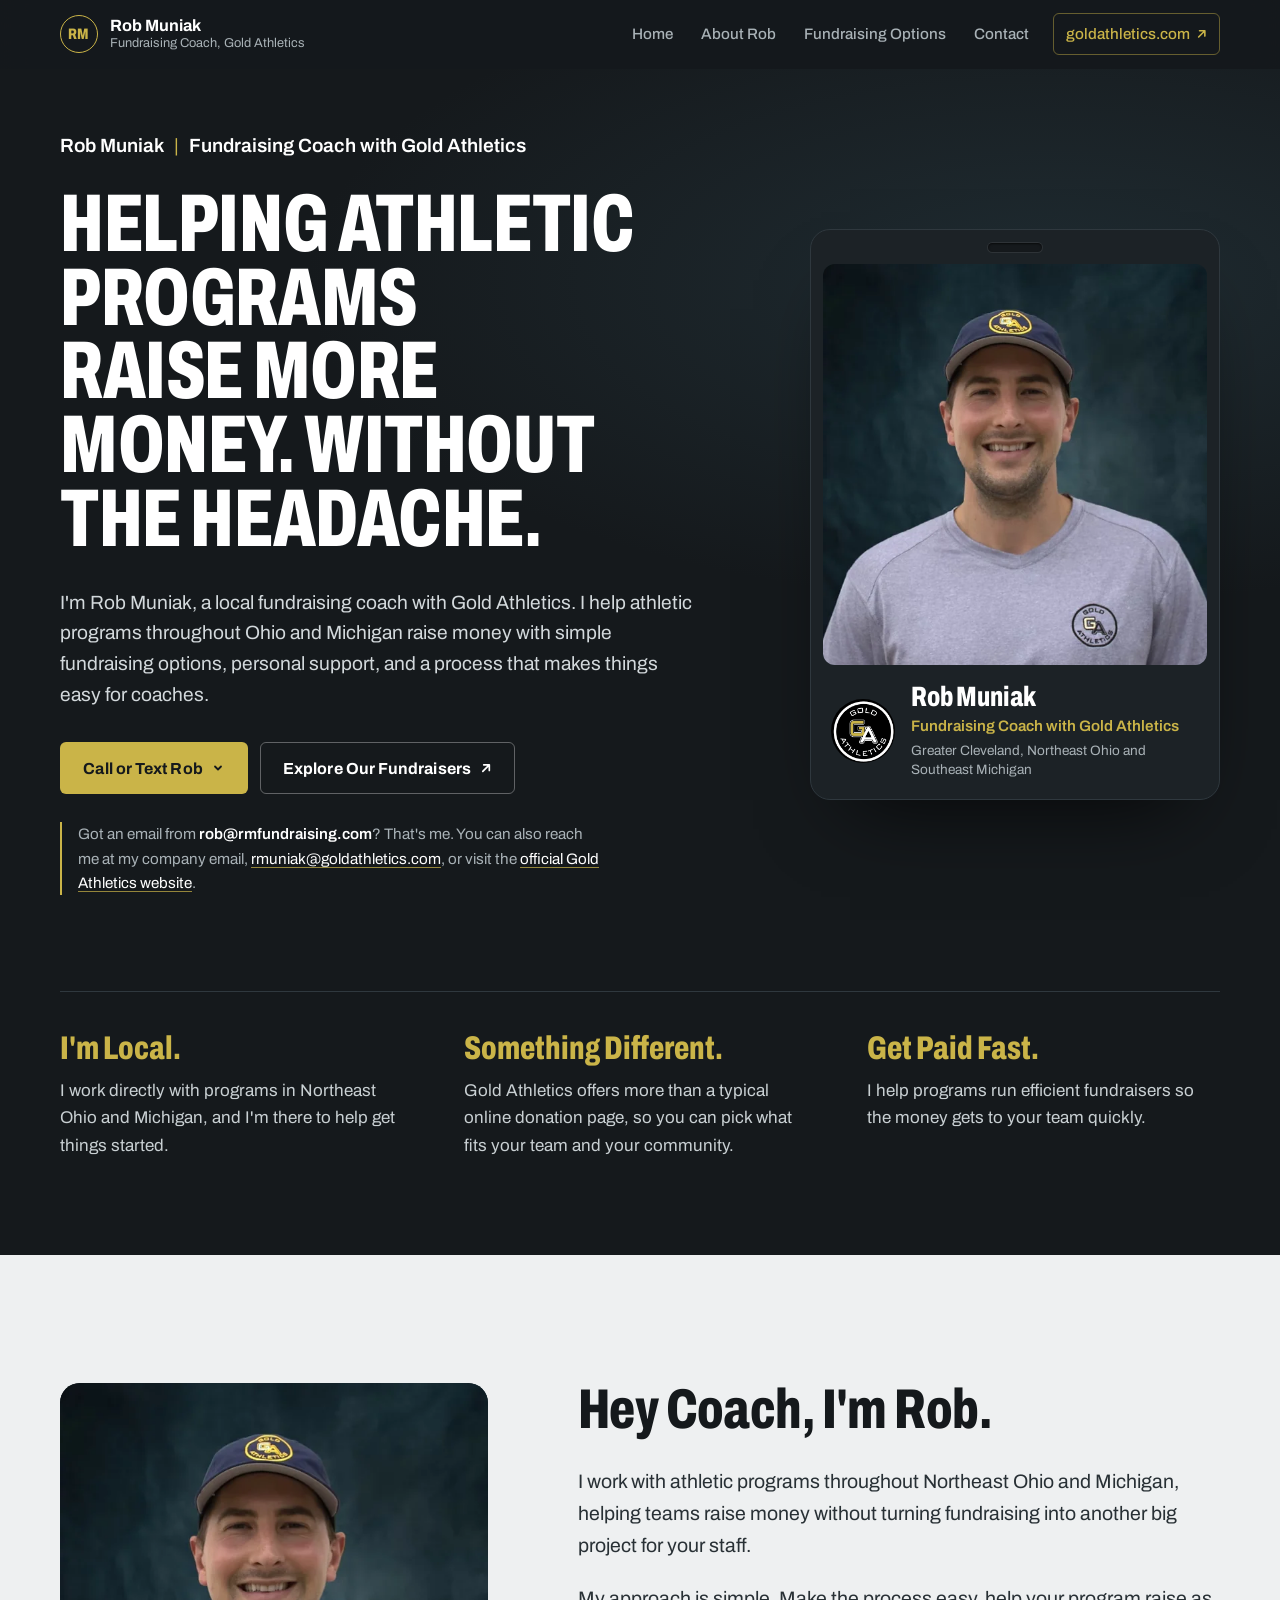
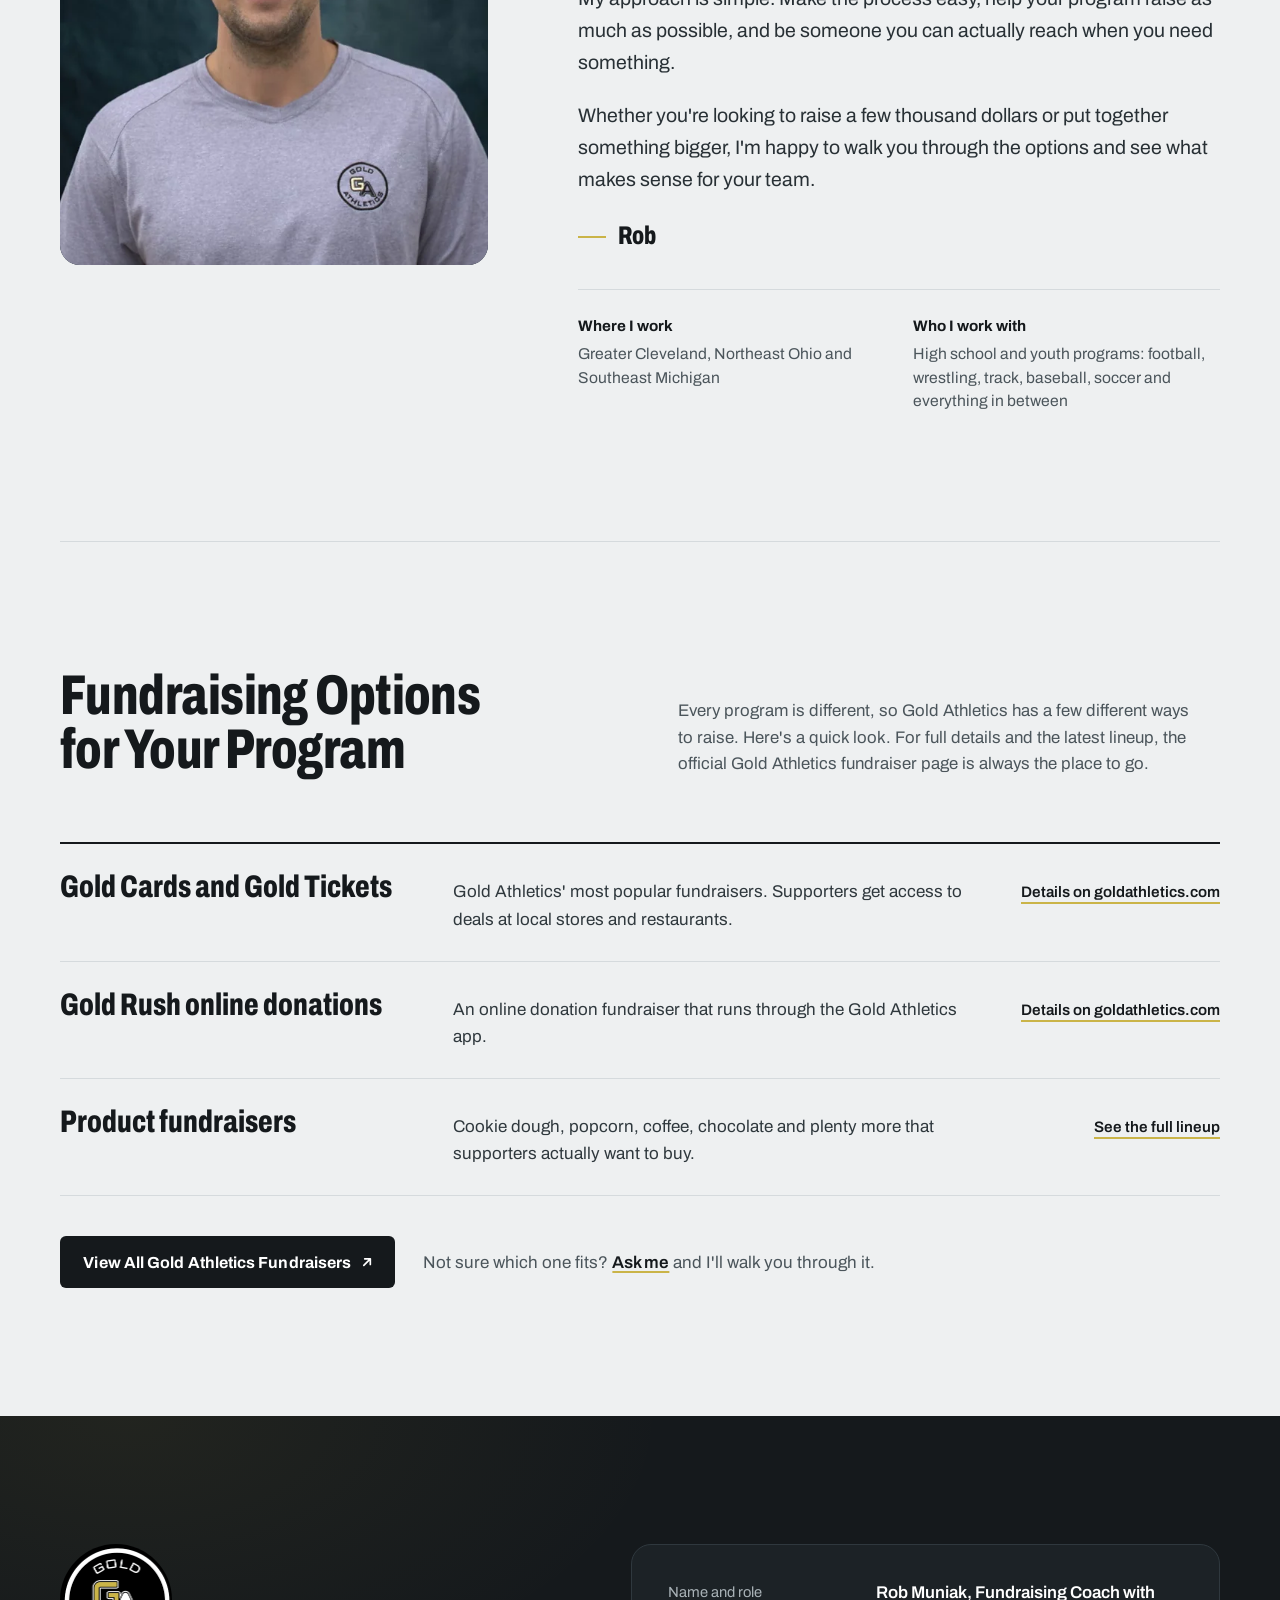
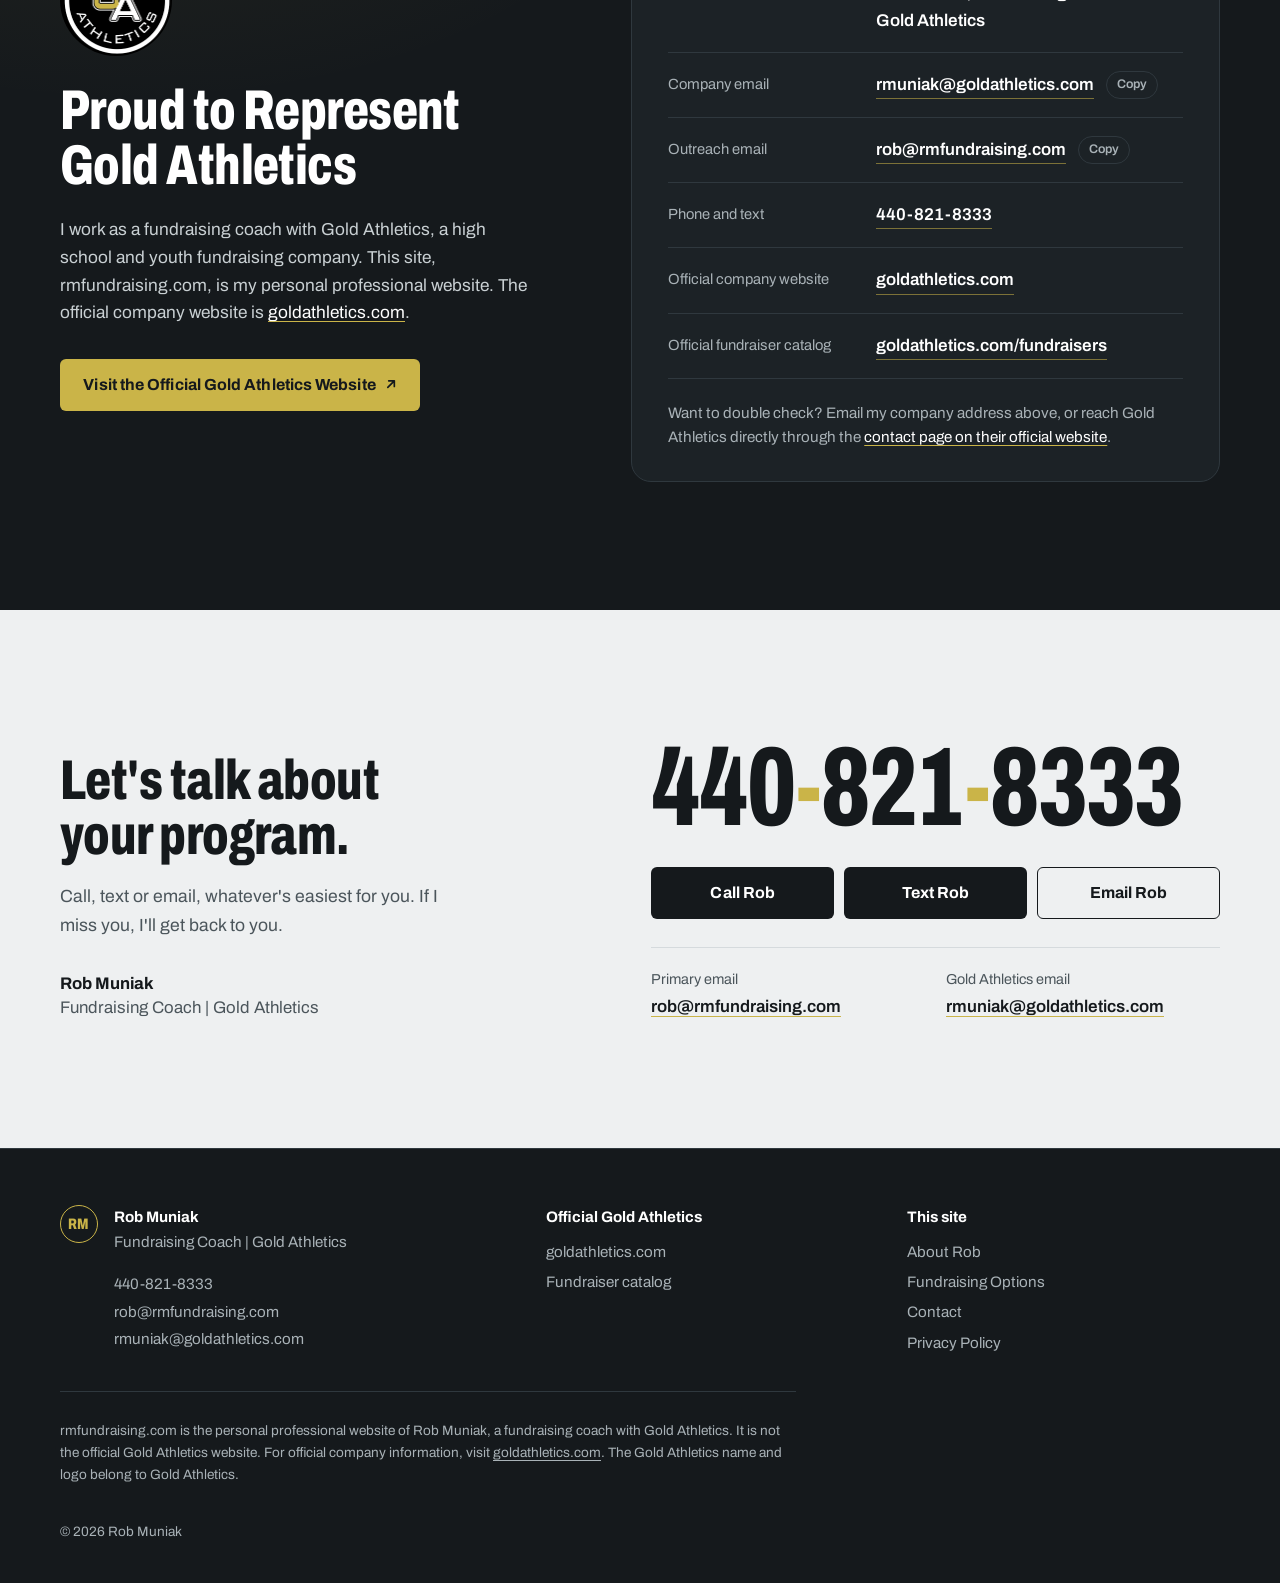
==== index.html @ b4e3e18c "commit with folder change" ====
<!doctype html>
<html lang="en">
<head>
  <meta charset="utf-8">
  <meta name="viewport" content="width=device-width, initial-scale=1, viewport-fit=cover">
  <title>Rob Muniak | Fundraising Coach with Gold Athletics</title>
  <meta name="description" content="Rob Muniak is a fundraising coach with Gold Athletics, helping high school and youth athletic programs in Greater Cleveland, Northeast Ohio and Southeast Michigan raise more money with less work for coaches.">
  <link rel="canonical" href="https://rmfundraising.com/">
  <meta name="theme-color" content="#15191c">
  <meta name="color-scheme" content="dark light">

  <meta property="og:type" content="profile">
  <meta property="og:site_name" content="Rob Muniak | Fundraising Coach">
  <meta property="og:title" content="Rob Muniak | Fundraising Coach with Gold Athletics">
  <meta property="og:description" content="Helping athletic programs in Ohio and Michigan raise more money. Without the headache.">
  <meta property="og:url" content="https://rmfundraising.com/">
  <meta property="og:image" content="https://rmfundraising.com/assets/img/og-image.jpg">
  <meta property="og:image:width" content="1200">
  <meta property="og:image:height" content="630">
  <meta property="og:image:alt" content="Rob Muniak, Fundraising Coach with Gold Athletics">
  <meta name="twitter:card" content="summary_large_image">

  <link rel="icon" href="favicon.svg" type="image/svg+xml">
  <link rel="icon" href="favicon-32.png" sizes="32x32" type="image/png">
  <link rel="apple-touch-icon" href="apple-touch-icon.png">

  <script>document.documentElement.classList.add("js")</script>
  <link rel="preload" href="assets/fonts/archivo-variable.woff2" as="font" type="font/woff2" crossorigin>
  <link rel="stylesheet" href="assets/css/styles.css">

  <script type="application/ld+json">
  {
    "@context": "https://schema.org",
    "@type": "Person",
    "@id": "https://rmfundraising.com/#rob",
    "name": "Rob Muniak",
    "jobTitle": "Fundraising Coach",
    "url": "https://rmfundraising.com/",
    "image": "https://rmfundraising.com/assets/img/rob-muniak.jpg",
    "email": "mailto:rob@rmfundraising.com",
    "telephone": "+1-440-821-8333",
    "worksFor": {
      "@type": "Organization",
      "name": "Gold Athletics",
      "url": "https://goldathletics.com/"
    },
    "areaServed": [
      { "@type": "Place", "name": "Greater Cleveland, Ohio" },
      { "@type": "State", "name": "Ohio" },
      { "@type": "State", "name": "Michigan" }
    ]
  }
  </script>
</head>
<body>
  <a class="skip-link" href="#main">Skip to content</a>

  <header class="site-header" id="top">
    <div class="wrap header-inner">
      <a class="brand" href="#top" aria-label="Rob Muniak, back to top">
        <span class="brand-mark" aria-hidden="true">RM</span>
        <span class="brand-text">
          <span class="brand-name">Rob Muniak</span>
          <span class="brand-role">Fundraising Coach, Gold Athletics</span>
        </span>
      </a>

      <nav class="site-nav" id="site-nav" aria-label="Main">
        <ul>
          <li><a href="#top">Home</a></li>
          <li><a href="#about">About Rob</a></li>
          <li><a href="#options">Fundraising Options</a></li>
          <li><a href="#contact">Contact</a></li>
          <li class="nav-official">
            <a href="https://goldathletics.com/" target="_blank" rel="noopener noreferrer">
              goldathletics.com
              <svg class="ext" viewBox="0 0 12 12" aria-hidden="true"><path d="M4 2h6v6M10 2 3 9" /></svg>
              <span class="visually-hidden">(official Gold Athletics website, opens in a new tab)</span>
            </a>
          </li>
        </ul>
      </nav>

      <div class="header-actions">
        <a class="header-call" href="tel:+14408218333" aria-label="Call Rob at 440-821-8333">
          <svg viewBox="0 0 24 24" aria-hidden="true"><path d="M6.6 10.8a15.1 15.1 0 0 0 6.6 6.6l2.2-2.2c.3-.3.7-.4 1-.2 1.1.4 2.3.6 3.6.6.6 0 1 .4 1 1V20c0 .6-.4 1-1 1A17 17 0 0 1 3 4c0-.6.4-1 1-1h3.5c.6 0 1 .4 1 1 0 1.3.2 2.5.6 3.6.1.3 0 .7-.2 1l-2.3 2.2Z"/></svg>
          <span>Call</span>
        </a>
        <button class="menu-toggle" type="button" aria-expanded="false" aria-controls="site-nav">
          <span class="menu-bars" aria-hidden="true"></span>
          <span class="visually-hidden">Menu</span>
        </button>
      </div>
    </div>
  </header>

  <main id="main">

    <!-- HERO -->
    <section class="hero" aria-labelledby="hero-title">
      <div class="wrap hero-grid">

        <div class="hero-copy">
          <h1 id="hero-title">
            <span class="identity">Rob Muniak <span class="sep" aria-hidden="true">|</span><span class="visually-hidden">,</span> Fundraising Coach with Gold Athletics</span>
            <span class="headline">Helping athletic programs raise more money. Without the headache.</span>
          </h1>

          <p class="lede">I'm Rob Muniak, a local fundraising coach with Gold Athletics. I help athletic programs throughout Ohio and Michigan raise money with simple fundraising options, personal support, and a process that makes things easy for coaches.</p>

          <div class="cta-row">
            <details class="cta-split">
              <summary class="btn btn-gold">
                Call or Text Rob
                <svg class="chev" viewBox="0 0 12 12" aria-hidden="true"><path d="m3 4.5 3 3 3-3"/></svg>
              </summary>
              <div class="cta-menu">
                <a href="tel:+14408218333">
                  <span class="cta-menu-label">Call Rob</span>
                  <span class="cta-menu-num">440-821-8333</span>
                </a>
                <a href="sms:+14408218333">
                  <span class="cta-menu-label">Text Rob</span>
                  <span class="cta-menu-num">440-821-8333</span>
                </a>
              </div>
            </details>
            <a class="btn btn-line" href="https://goldathletics.com/fundraisers/" target="_blank" rel="noopener noreferrer">
              Explore Our Fundraisers
              <svg class="ext" viewBox="0 0 12 12" aria-hidden="true"><path d="M4 2h6v6M10 2 3 9" /></svg>
              <span class="visually-hidden">(opens the official Gold Athletics fundraiser page in a new tab)</span>
            </a>
          </div>

          <p class="verify-note">
            Got an email from <strong>rob@rmfundraising.com</strong>? That's me. You can also reach me at my company email, <a href="mailto:rmuniak@goldathletics.com">rmuniak@goldathletics.com</a>, or visit the <a href="https://goldathletics.com/" target="_blank" rel="noopener noreferrer">official Gold Athletics website<span class="visually-hidden"> (opens in a new tab)</span></a>.
          </p>
        </div>

        <figure class="credential" aria-label="Rob Muniak, Fundraising Coach with Gold Athletics">
          <div class="credential-photo">
            <picture>
              <source srcset="assets/img/rob-muniak.webp" type="image/webp">
              <img src="assets/img/rob-muniak.jpg" width="574" height="646" alt="Rob Muniak wearing a Gold Athletics cap and shirt" fetchpriority="high">
            </picture>
          </div>
          <figcaption class="credential-body">
            <img class="credential-logo" src="assets/img/gold-athletics-logo.png" width="225" height="224" alt="Gold Athletics logo">
            <div class="credential-text">
              <span class="credential-name">Rob Muniak</span>
              <span class="credential-role">Fundraising Coach with Gold Athletics</span>
              <span class="credential-area">Greater Cleveland, Northeast Ohio and Southeast Michigan</span>
            </div>
          </figcaption>
        </figure>

      </div>

      <div class="wrap">
        <ul class="advantages" aria-label="Why coaches work with Rob">
          <li>
            <h2>I'm Local.</h2>
            <p>I work directly with programs in Northeast Ohio and Michigan, and I'm there to help get things started.</p>
          </li>
          <li>
            <h2>Something Different.</h2>
            <p>Gold Athletics offers more than a typical online donation page, so you can pick what fits your team and your community.</p>
          </li>
          <li>
            <h2>Get Paid Fast.</h2>
            <p>I help programs run efficient fundraisers so the money gets to your team quickly.</p>
          </li>
        </ul>
      </div>
    </section>

    <!-- ABOUT -->
    <section class="about section-light" id="about" aria-labelledby="about-title">
      <div class="wrap about-grid">
        <div class="about-photo">
          <picture>
            <source srcset="assets/img/rob-muniak.webp" type="image/webp">
            <img src="assets/img/rob-muniak.jpg" width="574" height="646" alt="Rob Muniak, fundraising coach" loading="lazy">
          </picture>
        </div>

        <div class="about-copy">
          <h2 id="about-title" class="section-title">Hey Coach, I'm Rob.</h2>
          <p>I work with athletic programs throughout Northeast Ohio and Michigan, helping teams raise money without turning fundraising into another big project for your staff.</p>
          <p>My approach is simple. Make the process easy, help your program raise as much as possible, and be someone you can actually reach when you need something.</p>
          <p>Whether you're looking to raise a few thousand dollars or put together something bigger, I'm happy to walk you through the options and see what makes sense for your team.</p>
          <p class="signoff">Rob</p>

          <dl class="facts">
            <div>
              <dt>Where I work</dt>
              <dd>Greater Cleveland, Northeast Ohio and Southeast Michigan</dd>
            </div>
            <div>
              <dt>Who I work with</dt>
              <dd>High school and youth programs: football, wrestling, track, baseball, soccer and everything in between</dd>
            </div>
          </dl>
        </div>
      </div>
    </section>

    <!-- FUNDRAISING OPTIONS -->
    <section class="options section-light" id="options" aria-labelledby="options-title">
      <div class="wrap">
        <div class="options-head">
          <h2 id="options-title" class="section-title">Fundraising Options for Your Program</h2>
          <p>Every program is different, so Gold Athletics has a few different ways to raise. Here's a quick look. For full details and the latest lineup, the official Gold Athletics fundraiser page is always the place to go.</p>
        </div>

        <ul class="option-list">
          <li class="option">
            <h3>Gold Cards and Gold Tickets</h3>
            <p>Gold Athletics' most popular fundraisers. Supporters get access to deals at local stores and restaurants.</p>
            <a href="https://goldathletics.com/cards-tickets/" target="_blank" rel="noopener noreferrer">Details on goldathletics.com<span class="visually-hidden"> about Gold Cards and Gold Tickets (opens in a new tab)</span></a>
          </li>
          <li class="option">
            <h3>Gold Rush online donations</h3>
            <p>An online donation fundraiser that runs through the Gold Athletics app.</p>
            <a href="https://goldathletics.com/goldrush/" target="_blank" rel="noopener noreferrer">Details on goldathletics.com<span class="visually-hidden"> about Gold Rush (opens in a new tab)</span></a>
          </li>
          <li class="option">
            <h3>Product fundraisers</h3>
            <p>Cookie dough, popcorn, coffee, chocolate and plenty more that supporters actually want to buy.</p>
            <a href="https://goldathletics.com/fundraisers/" target="_blank" rel="noopener noreferrer">See the full lineup<span class="visually-hidden"> of product fundraisers (opens in a new tab)</span></a>
          </li>
        </ul>

        <div class="options-cta">
          <a class="btn btn-ink" href="https://goldathletics.com/fundraisers/" target="_blank" rel="noopener noreferrer">
            View All Gold Athletics Fundraisers
            <svg class="ext" viewBox="0 0 12 12" aria-hidden="true"><path d="M4 2h6v6M10 2 3 9" /></svg>
            <span class="visually-hidden">(opens in a new tab)</span>
          </a>
          <p>Not sure which one fits? <a href="#contact">Ask me</a> and I'll walk you through it.</p>
        </div>
      </div>
    </section>

    <!-- AFFILIATION / VERIFICATION -->
    <section class="verify" id="verify" aria-labelledby="verify-title">
      <div class="wrap verify-grid">
        <div class="verify-intro">
          <img class="verify-logo" src="assets/img/gold-athletics-logo.png" width="225" height="224" alt="Gold Athletics logo" loading="lazy">
          <h2 id="verify-title" class="section-title">Proud to Represent Gold Athletics</h2>
          <p>I work as a fundraising coach with Gold Athletics, a high school and youth fundraising company. This site, rmfundraising.com, is my personal professional website. The official company website is <a href="https://goldathletics.com/" target="_blank" rel="noopener noreferrer">goldathletics.com<span class="visually-hidden"> (opens in a new tab)</span></a>.</p>
          <a class="btn btn-gold" href="https://goldathletics.com/" target="_blank" rel="noopener noreferrer">
            Visit the Official Gold Athletics Website
            <svg class="ext" viewBox="0 0 12 12" aria-hidden="true"><path d="M4 2h6v6M10 2 3 9" /></svg>
            <span class="visually-hidden">(opens in a new tab)</span>
          </a>
        </div>

        <div class="ledger-wrap">
          <dl class="ledger">
            <div class="ledger-row">
              <dt>Name and role</dt>
              <dd>Rob Muniak, Fundraising Coach with Gold Athletics</dd>
            </div>
            <div class="ledger-row">
              <dt>Company email</dt>
              <dd>
                <a href="mailto:rmuniak@goldathletics.com">rmuniak@goldathletics.com</a>
                <button class="copy" type="button" data-copy="rmuniak@goldathletics.com">Copy</button>
              </dd>
            </div>
            <div class="ledger-row">
              <dt>Outreach email</dt>
              <dd>
                <a href="mailto:rob@rmfundraising.com">rob@rmfundraising.com</a>
                <button class="copy" type="button" data-copy="rob@rmfundraising.com">Copy</button>
              </dd>
            </div>
            <div class="ledger-row">
              <dt>Phone and text</dt>
              <dd><a href="tel:+14408218333">440-821-8333</a></dd>
            </div>
            <div class="ledger-row">
              <dt>Official company website</dt>
              <dd><a href="https://goldathletics.com/" target="_blank" rel="noopener noreferrer">goldathletics.com<span class="visually-hidden"> (opens in a new tab)</span></a></dd>
            </div>
            <div class="ledger-row">
              <dt>Official fundraiser catalog</dt>
              <dd><a href="https://goldathletics.com/fundraisers/" target="_blank" rel="noopener noreferrer">goldathletics.com/fundraisers<span class="visually-hidden"> (opens in a new tab)</span></a></dd>
            </div>
          </dl>
          <p class="ledger-note">Want to double check? Email my company address above, or reach Gold Athletics directly through the <a href="https://goldathletics.com/contact-us/" target="_blank" rel="noopener noreferrer">contact page on their official website<span class="visually-hidden"> (opens in a new tab)</span></a>.</p>
          <p class="visually-hidden" aria-live="polite" id="copy-status"></p>
        </div>
      </div>
    </section>

    <!-- CONTACT -->
    <section class="contact section-light" id="contact" aria-labelledby="contact-title">
      <div class="wrap contact-grid">
        <div class="contact-copy">
          <h2 id="contact-title" class="section-title">Let's talk about your program.</h2>
          <p>Call, text or email, whatever's easiest for you. If I miss you, I'll get back to you.</p>
          <p class="contact-name">Rob Muniak<br><span>Fundraising Coach | Gold Athletics</span></p>
        </div>

        <div class="contact-panel">
          <a class="contact-phone" href="tel:+14408218333" aria-label="Call Rob at 440-821-8333">440<span>-</span>821<span>-</span>8333</a>
          <div class="contact-actions">
            <a class="btn btn-ink" href="tel:+14408218333">Call Rob</a>
            <a class="btn btn-ink" href="sms:+14408218333">Text Rob</a>
            <a class="btn btn-outline-ink" href="mailto:rob@rmfundraising.com">Email Rob</a>
          </div>
          <dl class="contact-list">
            <div>
              <dt>Primary email</dt>
              <dd><a href="mailto:rob@rmfundraising.com">rob@rmfundraising.com</a></dd>
            </div>
            <div>
              <dt>Gold Athletics email</dt>
              <dd><a href="mailto:rmuniak@goldathletics.com">rmuniak@goldathletics.com</a></dd>
            </div>
          </dl>
        </div>
      </div>
    </section>

  </main>

  <footer class="site-footer">
    <div class="wrap footer-grid">
      <div class="footer-id">
        <span class="brand-mark" aria-hidden="true">RM</span>
        <p><strong>Rob Muniak</strong><br>Fundraising Coach | Gold Athletics</p>
        <p class="footer-contact">
          <a href="tel:+14408218333">440-821-8333</a><br>
          <a href="mailto:rob@rmfundraising.com">rob@rmfundraising.com</a><br>
          <a href="mailto:rmuniak@goldathletics.com">rmuniak@goldathletics.com</a>
        </p>
      </div>

      <nav class="footer-links" aria-label="Official Gold Athletics links">
        <p class="footer-heading">Official Gold Athletics</p>
        <ul>
          <li><a href="https://goldathletics.com/" target="_blank" rel="noopener noreferrer">goldathletics.com<span class="visually-hidden"> (opens in a new tab)</span></a></li>
          <li><a href="https://goldathletics.com/fundraisers/" target="_blank" rel="noopener noreferrer">Fundraiser catalog<span class="visually-hidden"> (opens in a new tab)</span></a></li>
        </ul>
      </nav>

      <nav class="footer-links" aria-label="This site">
        <p class="footer-heading">This site</p>
        <ul>
          <li><a href="#about">About Rob</a></li>
          <li><a href="#options">Fundraising Options</a></li>
          <li><a href="#contact">Contact</a></li>
          <li><a href="privacy.html">Privacy Policy</a></li>
        </ul>
      </nav>

      <p class="disclaimer">rmfundraising.com is the personal professional website of Rob Muniak, a fundraising coach with Gold Athletics. It is not the official Gold Athletics website. For official company information, visit <a href="https://goldathletics.com/" target="_blank" rel="noopener noreferrer">goldathletics.com<span class="visually-hidden"> (opens in a new tab)</span></a>. The Gold Athletics name and logo belong to Gold Athletics.</p>
      <p class="copyright">&copy; <span data-year>2026</span> Rob Muniak</p>
    </div>
  </footer>

  <script src="assets/js/main.js" defer></script>
</body>
</html>
---- assets/css/styles.css ----
/* ==========================================================
   rmfundraising.com
   Charcoal, white and Gold Athletics gold.
   Type: Archivo (self hosted, variable weight and width)
   ========================================================== */

@font-face {
  font-family: "Archivo";
  src: url("../fonts/archivo-variable.woff2") format("woff2-variations"),
       url("../fonts/archivo-variable.woff2") format("woff2");
  font-weight: 100 900;
  font-stretch: 62% 125%;
  font-style: normal;
  font-display: swap;
}

:root {
  --ink: #15191c;          /* charcoal, pulled from the headshot backdrop */
  --ink-2: #1c2226;        /* raised charcoal */
  --ink-3: #252c31;
  --line-dark: #2f383e;
  --steel: #a9b2b7;        /* secondary text on dark */
  --paper: #eef0f1;        /* cool light grey, not cream */
  --white: #ffffff;
  --line-light: #d5dadd;
  --slate: #4b555b;        /* secondary text on light */
  --gold: #cab448;         /* exact Gold Athletics logo gold */
  --gold-bright: #dcc85e;
  --gold-deep: #6e6216;    /* gold for text on light backgrounds */

  --font: "Archivo", "Helvetica Neue", Arial, system-ui, sans-serif;

  --wrap: 1160px;
  --gutter: clamp(20px, 5vw, 48px);
  --section-y: clamp(72px, 10vw, 128px);
  --radius-sm: 6px;
  --radius-lg: 20px;
  --header-h: 68px;
}

*, *::before, *::after { box-sizing: border-box; }

html {
  -webkit-text-size-adjust: 100%;
  text-size-adjust: 100%;
  scroll-behavior: smooth;
  scroll-padding-top: calc(var(--header-h) + 16px);
}

body {
  margin: 0;
  font-family: var(--font);
  font-size: 1.0625rem;      /* 17px */
  line-height: 1.6;
  font-weight: 400;
  font-stretch: 100%;
  color: var(--white);
  background: var(--ink);
  -webkit-font-smoothing: antialiased;
  -moz-osx-font-smoothing: grayscale;
}

img { max-width: 100%; height: auto; display: block; }
a { color: inherit; }
h1, h2, h3, p, ul, dl, dd, figure { margin: 0; }
ul { padding: 0; list-style: none; }

.wrap {
  width: 100%;
  max-width: calc(var(--wrap) + var(--gutter) * 2);
  margin-inline: auto;
  padding-inline: var(--gutter);
}

.visually-hidden {
  position: absolute !important;
  width: 1px; height: 1px;
  padding: 0; margin: -1px;
  overflow: hidden; clip: rect(0 0 0 0);
  white-space: nowrap; border: 0;
}

.skip-link {
  position: absolute; left: 12px; top: -60px; z-index: 100;
  background: var(--gold); color: var(--ink);
  padding: 10px 16px; border-radius: var(--radius-sm);
  font-weight: 700; text-decoration: none;
}
.skip-link:focus { top: 12px; }

:focus-visible {
  outline: 3px solid var(--gold);
  outline-offset: 3px;
  border-radius: 4px;
}
.section-light :focus-visible { outline-color: var(--ink); }

/* ---------- Shared type ---------- */

.section-title {
  font-stretch: 72%;
  font-weight: 800;
  font-size: clamp(2.1rem, 1.3rem + 3.2vw, 3.5rem);
  line-height: 0.98;
  letter-spacing: -0.01em;
  text-wrap: balance;
}

.ext {
  width: 0.7em; height: 0.7em;
  fill: none; stroke: currentColor; stroke-width: 1.8;
  stroke-linecap: round; stroke-linejoin: round;
  flex: none;
}

/* ---------- Buttons ---------- */

.btn {
  display: inline-flex; align-items: center; justify-content: center; gap: 0.6em;
  min-height: 52px;
  padding: 0 1.4em;
  border-radius: var(--radius-sm);
  font: inherit;
  font-weight: 700;
  font-size: 1rem;
  letter-spacing: 0.005em;
  text-decoration: none;
  cursor: pointer;
  border: 1.5px solid transparent;
  transition: background-color .18s ease, color .18s ease, border-color .18s ease;
  white-space: nowrap;
}
.btn-gold { background: var(--gold); color: var(--ink); }
.btn-gold:hover { background: var(--gold-bright); }
.btn-line { border-color: rgba(255,255,255,.32); color: var(--white); }
.btn-line:hover { border-color: var(--white); background: rgba(255,255,255,.06); }
.btn-ink { background: var(--ink); color: var(--white); }
.btn-ink:hover { background: var(--ink-3); }
.btn-outline-ink { border-color: var(--ink); color: var(--ink); }
.btn-outline-ink:hover { background: var(--ink); color: var(--white); }

/* ---------- Header ---------- */

.site-header {
  position: sticky; top: 0; z-index: 50;
  background: rgba(21, 25, 28, 0.86);
  -webkit-backdrop-filter: saturate(140%) blur(14px);
  backdrop-filter: saturate(140%) blur(14px);
  border-bottom: 1px solid transparent;
  transition: border-color .2s ease;
  padding-top: env(safe-area-inset-top, 0px);
}
.site-header.is-scrolled { border-bottom-color: var(--line-dark); }

.header-inner {
  height: var(--header-h);
  display: flex; align-items: center; justify-content: space-between; gap: 24px;
}

.brand { display: flex; align-items: center; gap: 12px; text-decoration: none; }
.brand-mark {
  display: inline-grid; place-items: center;
  width: 38px; height: 38px;
  border: 1.5px solid var(--gold);
  border-radius: 50%;
  color: var(--gold);
  font-stretch: 75%;
  font-weight: 800;
  font-size: 0.95rem;
  letter-spacing: 0.02em;
  flex: none;
}
.brand-text { display: flex; flex-direction: column; line-height: 1.15; }
.brand-name { font-weight: 700; font-size: 1.02rem; }
.brand-role { font-size: 0.8rem; color: var(--steel); }

.site-nav ul { display: flex; align-items: center; gap: 4px; }
.site-nav a {
  display: inline-flex; align-items: center; gap: 6px;
  padding: 8px 12px;
  font-size: 0.95rem;
  font-weight: 500;
  color: var(--steel);
  text-decoration: none;
  border-radius: var(--radius-sm);
  transition: color .15s ease;
}
.site-nav a:hover { color: var(--white); }
.site-nav .nav-official a {
  margin-left: 8px;
  color: var(--gold);
  border: 1px solid rgba(202,180,72,.45);
}
.site-nav .nav-official a:hover { border-color: var(--gold); color: var(--gold-bright); }

.header-actions { display: none; align-items: center; gap: 8px; }
.header-call {
  display: inline-flex; align-items: center; gap: 6px;
  height: 40px; padding: 0 14px;
  border-radius: var(--radius-sm);
  background: var(--gold); color: var(--ink);
  font-weight: 700; font-size: 0.95rem; text-decoration: none;
}
.header-call svg { width: 16px; height: 16px; fill: currentColor; }
.menu-toggle {
  width: 44px; height: 44px;
  display: grid; place-items: center;
  background: none; border: 1px solid var(--line-dark); border-radius: var(--radius-sm);
  color: var(--white); cursor: pointer;
}
.menu-bars, .menu-bars::before, .menu-bars::after {
  display: block; width: 18px; height: 2px; background: currentColor; border-radius: 2px;
  transition: transform .2s ease, opacity .2s ease;
}
.menu-bars { position: relative; }
.menu-bars::before, .menu-bars::after { content: ""; position: absolute; left: 0; }
.menu-bars::before { top: -6px; }
.menu-bars::after { top: 6px; }
.menu-toggle[aria-expanded="true"] .menu-bars { background: transparent; }
.menu-toggle[aria-expanded="true"] .menu-bars::before { transform: translateY(6px) rotate(45deg); }
.menu-toggle[aria-expanded="true"] .menu-bars::after { transform: translateY(-6px) rotate(-45deg); }

/* ---------- Hero ---------- */

.hero {
  position: relative;
  padding-top: clamp(36px, 5vw, 64px);
  padding-bottom: clamp(56px, 8vw, 96px);
  background:
    radial-gradient(1200px 520px at 82% 18%, rgba(46, 70, 80, 0.42), transparent 62%),
    var(--ink);
  overflow: hidden;
}

.hero-grid {
  display: grid;
  grid-template-columns: minmax(0, 1.18fr) minmax(0, 0.82fr);
  gap: clamp(40px, 6vw, 88px);
  align-items: center;
}

.identity {
  display: block;
  font-size: clamp(1rem, 0.92rem + 0.4vw, 1.2rem);
  font-weight: 600;
  font-stretch: 100%;
  letter-spacing: 0;
  line-height: 1.35;
  color: var(--white);
  margin-bottom: clamp(18px, 2.4vw, 28px);
}
.identity .sep { color: var(--gold); margin: 0 0.35em; font-weight: 400; }

.headline {
  display: block;
  font-stretch: 66%;
  font-weight: 800;
  text-transform: uppercase;
  font-size: clamp(2.9rem, 1.6rem + 4.4vw, 5.15rem);
  line-height: 0.9;
  letter-spacing: -0.005em;
  text-wrap: balance;
  color: var(--white);
}

.lede {
  margin-top: clamp(22px, 3vw, 32px);
  max-width: 58ch;
  font-size: clamp(1.05rem, 1rem + 0.25vw, 1.2rem);
  line-height: 1.6;
  color: #d3d9dc;
}

.cta-row {
  margin-top: 32px;
  display: flex; flex-wrap: wrap; gap: 12px;
}

/* Call or Text split button (native <details>, works without JS) */
.cta-split { position: relative; }
.cta-split > summary { list-style: none; }
.cta-split > summary::-webkit-details-marker { display: none; }
.chev { width: 12px; height: 12px; fill: none; stroke: currentColor; stroke-width: 1.8; stroke-linecap: round; stroke-linejoin: round; transition: transform .2s ease; }
.cta-split[open] .chev { transform: rotate(180deg); }
.cta-menu {
  position: absolute; z-index: 20; top: calc(100% + 8px); left: 0;
  min-width: 100%; width: max-content;
  background: var(--white); color: var(--ink);
  border-radius: 10px;
  padding: 6px;
  box-shadow: 0 18px 40px -12px rgba(0,0,0,.55);
  transform-origin: top left;
  animation: menu-in .16s ease-out;
}
.cta-menu a {
  display: flex; justify-content: space-between; align-items: baseline; gap: 28px;
  padding: 12px 14px; border-radius: 6px;
  text-decoration: none;
}
.cta-menu a:hover, .cta-menu a:focus-visible { background: var(--paper); }
.cta-menu-label { font-weight: 700; }
.cta-menu-num { color: var(--slate); font-variant-numeric: tabular-nums; }
@keyframes menu-in { from { opacity: 0; transform: translateY(-4px) scale(.98); } to { opacity: 1; transform: none; } }

.verify-note {
  margin-top: 28px;
  max-width: 60ch;
  padding-left: 16px;
  border-left: 2px solid var(--gold);
  font-size: 0.95rem;
  line-height: 1.6;
  color: var(--steel);
}
.verify-note strong { color: var(--white); font-weight: 600; }
.verify-note a { color: var(--white); text-decoration-color: rgba(202,180,72,.7); text-underline-offset: 3px; }
.verify-note a:hover { text-decoration-color: var(--gold); }

/* The credential: Rob's photo presented like a sideline pass */
.credential {
  position: relative;
  justify-self: end;
  width: 100%;
  max-width: 410px;
  background: var(--ink-2);
  border: 1px solid var(--line-dark);
  border-radius: var(--radius-lg);
  padding: 34px 12px 12px;
  box-shadow: 0 40px 80px -40px rgba(0,0,0,.8);
  transform-origin: 50% -40px;
}
/* lanyard slot */
.credential::before {
  content: "";
  position: absolute; top: 13px; left: 50%; z-index: 2;
  width: 54px; height: 9px; margin-left: -27px;
  border-radius: 9px;
  background: var(--ink);
  box-shadow: inset 0 1px 2px rgba(0,0,0,.6), 0 0 0 1px rgba(255,255,255,.08);
}
.credential-photo {
  border-radius: 12px;
  overflow: hidden;
  aspect-ratio: 574 / 600;
  background: #13222a;
}
.credential-photo img { width: 100%; height: 100%; object-fit: cover; object-position: 50% 0; }

.credential-body {
  display: flex; align-items: center; gap: 16px;
  padding: 18px 8px 8px;
}
.credential-logo {
  width: 64px; height: 64px;
  border-radius: 50%;
  flex: none;
}
.credential-text { display: flex; flex-direction: column; min-width: 0; }
.credential-name {
  font-stretch: 72%;
  font-weight: 800;
  font-size: 1.75rem;
  line-height: 1;
  letter-spacing: -0.005em;
}
.credential-role { margin-top: 6px; font-weight: 600; font-size: 0.95rem; color: var(--gold); line-height: 1.3; }
.credential-area { margin-top: 4px; font-size: 0.85rem; color: var(--steel); line-height: 1.4; }

/* Advantages */
.advantages {
  margin-top: clamp(56px, 8vw, 96px);
  display: grid;
  grid-template-columns: repeat(3, minmax(0, 1fr));
  gap: clamp(24px, 4vw, 56px);
  border-top: 1px solid var(--line-dark);
  padding-top: clamp(28px, 4vw, 40px);
}
.advantages h2 {
  font-stretch: 72%;
  font-weight: 800;
  font-size: clamp(1.6rem, 1.3rem + 1vw, 2.05rem);
  line-height: 1;
  color: var(--gold);
}
.advantages p { margin-top: 12px; color: #c9d0d3; max-width: 36ch; }

/* ---------- Light sections ---------- */

.section-light {
  background: var(--paper);
  color: var(--ink);
}

/* About */
.about { padding-block: var(--section-y); }
.about-grid {
  display: grid;
  grid-template-columns: minmax(0, 0.8fr) minmax(0, 1.2fr);
  gap: clamp(36px, 7vw, 104px);
  align-items: start;
}
.about-photo {
  position: relative;
  border-radius: var(--radius-lg);
  overflow: hidden;
  aspect-ratio: 574 / 646;
  background: #13222a;
}
.about-photo img { width: 100%; height: 100%; object-fit: cover; }

.about-copy .section-title { margin-bottom: 28px; }
.about-copy > p:not(.signoff) {
  max-width: 60ch;
  font-size: clamp(1.05rem, 1rem + 0.3vw, 1.22rem);
  line-height: 1.65;
  color: #283035;
}
.about-copy > p + p { margin-top: 1.05em; }
.signoff {
  margin-top: 22px;
  font-stretch: 72%;
  font-weight: 800;
  font-size: 1.6rem;
  line-height: 1;
}
.signoff::before {
  content: ""; display: inline-block; vertical-align: middle;
  width: 28px; height: 2px; margin-right: 12px;
  background: var(--gold);
}

.facts {
  margin-top: 40px;
  display: grid; grid-template-columns: 1fr 1fr; gap: 28px;
  border-top: 1px solid var(--line-light);
  padding-top: 24px;
}
.facts dt { font-weight: 700; font-size: 0.95rem; }
.facts dd { margin-top: 4px; color: var(--slate); font-size: 0.98rem; line-height: 1.5; }

/* Options */
.options { padding-bottom: var(--section-y); }
.options .wrap { position: relative; padding-top: var(--section-y); }
.options .wrap::before {
  content: ""; position: absolute; top: 0;
  left: var(--gutter); right: var(--gutter);
  height: 1px; background: var(--line-light);
}

.options-head {
  display: grid;
  grid-template-columns: minmax(0, 1fr) minmax(0, 1fr);
  gap: clamp(24px, 6vw, 88px);
  align-items: end;
}
.options-head p { color: var(--slate); max-width: 52ch; font-size: 1.05rem; }

.option-list {
  margin-top: clamp(40px, 6vw, 64px);
  border-top: 2px solid var(--ink);
}
.option {
  display: grid;
  grid-template-columns: minmax(0, 0.9fr) minmax(0, 1.3fr) 13.5rem;
  gap: 16px 40px;
  align-items: baseline;
  padding-block: 28px;
  border-bottom: 1px solid var(--line-light);
}
.option h3 {
  font-stretch: 72%;
  font-weight: 800;
  font-size: clamp(1.5rem, 1.25rem + 0.9vw, 1.95rem);
  line-height: 1.02;
}
.option p { color: #2f383d; max-width: 52ch; }
.option a {
  justify-self: end;
  font-weight: 600; font-size: 0.95rem;
  text-decoration: underline;
  text-decoration-color: var(--gold);
  text-decoration-thickness: 2px;
  text-underline-offset: 5px;
  white-space: nowrap;
}
.option a:hover { color: var(--gold-deep); }

.options-cta {
  margin-top: 40px;
  display: flex; flex-wrap: wrap; align-items: center; gap: 16px 28px;
}
.options-cta p { color: var(--slate); }
.options-cta p a { color: var(--ink); font-weight: 600; text-underline-offset: 3px; text-decoration-color: var(--gold); text-decoration-thickness: 2px; }

/* ---------- Verification ---------- */

.verify {
  padding-block: var(--section-y);
  background:
    radial-gradient(900px 480px at 10% 0%, rgba(202, 180, 72, 0.07), transparent 60%),
    var(--ink);
}
.verify-grid {
  display: grid;
  grid-template-columns: minmax(0, 0.9fr) minmax(0, 1.1fr);
  gap: clamp(40px, 7vw, 104px);
  align-items: start;
}
.verify-logo {
  width: 112px; height: 112px;
  border-radius: 50%;
  margin-bottom: 28px;
}
.verify-intro p {
  margin-top: 22px;
  max-width: 50ch;
  color: #c9d0d3;
  font-size: 1.08rem;
}
.verify-intro p a { color: var(--white); text-decoration-color: var(--gold); text-underline-offset: 3px; }
.verify-intro .btn { margin-top: 32px; white-space: normal; text-align: left; }

.ledger-wrap {
  background: var(--ink-2);
  border: 1px solid var(--line-dark);
  border-radius: var(--radius-lg);
  padding: clamp(8px, 2vw, 16px) clamp(20px, 3vw, 36px) clamp(24px, 3vw, 32px);
}
.ledger-row {
  display: grid;
  grid-template-columns: minmax(130px, 0.75fr) minmax(0, 1.25fr);
  gap: 6px 24px;
  padding-block: 18px;
  border-bottom: 1px solid var(--line-dark);
}
.ledger dt { color: var(--steel); font-size: 0.92rem; padding-top: 2px; }
.ledger dd {
  display: flex; flex-wrap: wrap; align-items: center; gap: 8px 12px;
  font-weight: 600;
  overflow-wrap: anywhere;
}
.ledger dd a { text-decoration: none; border-bottom: 1px solid rgba(202,180,72,.55); }
.ledger dd a:hover { border-bottom-color: var(--gold); color: var(--gold-bright); }
.copy {
  font: inherit; font-size: 0.78rem; font-weight: 600;
  color: var(--steel);
  background: transparent;
  border: 1px solid var(--line-dark);
  border-radius: 999px;
  padding: 3px 10px;
  cursor: pointer;
  transition: color .15s ease, border-color .15s ease;
}
.copy:hover { color: var(--white); border-color: var(--steel); }
.copy.is-copied { color: var(--ink); background: var(--gold); border-color: var(--gold); }
.ledger-note {
  margin-top: 22px;
  font-size: 0.95rem;
  color: var(--steel);
}
.ledger-note a { color: var(--white); text-decoration-color: var(--gold); text-underline-offset: 3px; }

/* ---------- Contact ---------- */

.contact { padding-block: var(--section-y); }
.contact-grid {
  display: grid;
  grid-template-columns: minmax(0, 0.95fr) minmax(0, 1.05fr);
  gap: clamp(36px, 6vw, 88px);
  align-items: end;
}
.contact-copy p { margin-top: 20px; color: var(--slate); font-size: 1.1rem; max-width: 40ch; }
.contact-copy .contact-name {
  margin-top: 32px;
  color: var(--ink);
  font-weight: 700;
  font-size: 1.05rem;
  line-height: 1.45;
}
.contact-name span { font-weight: 400; color: var(--slate); }

.contact-phone {
  display: block;
  font-stretch: 64%;
  font-weight: 800;
  font-size: clamp(3.4rem, 1.6rem + 7.4vw, 7rem);
  line-height: 0.9;
  letter-spacing: -0.01em;
  text-decoration: none;
  color: var(--ink);
  font-variant-numeric: tabular-nums;
  white-space: nowrap;
}
.contact-phone span { color: var(--gold); }
.contact-phone:hover { color: #2a3237; }

.contact-actions {
  margin-top: 28px;
  display: grid; grid-template-columns: repeat(3, minmax(0, 1fr)); gap: 10px;
}
.contact-actions .btn { padding: 0 1em; }

.contact-list {
  margin-top: 28px;
  display: grid; grid-template-columns: 1fr 1fr; gap: 20px;
  border-top: 1px solid var(--line-light);
  padding-top: 20px;
}
.contact-list dt { font-size: 0.9rem; color: var(--slate); }
.contact-list dd { margin-top: 2px; font-weight: 600; overflow-wrap: anywhere; }
.contact-list a { text-decoration: none; border-bottom: 1.5px solid var(--gold); }
.contact-list a:hover { color: var(--gold-deep); }

/* ---------- Footer ---------- */

.site-footer {
  background: var(--ink);
  border-top: 1px solid var(--line-dark);
  padding-block: 56px calc(40px + env(safe-area-inset-bottom, 0px));
  color: var(--steel);
  font-size: 0.95rem;
}
.footer-grid {
  display: grid;
  grid-template-columns: 1.4fr 1fr 1fr;
  gap: 36px 48px;
}
.footer-id { display: grid; grid-template-columns: auto 1fr; gap: 4px 16px; align-items: start; }
.footer-id .brand-mark { grid-row: span 2; }
.footer-id strong { color: var(--white); }
.footer-contact { margin-top: 12px; line-height: 1.8; }
.site-footer a { text-decoration: none; }
.site-footer a:hover { color: var(--white); text-decoration: underline; text-underline-offset: 3px; }
.footer-heading { color: var(--white); font-weight: 700; margin-bottom: 10px; }
.footer-links li + li { margin-top: 6px; }
.disclaimer {
  grid-column: 1 / -1;
  padding-top: 28px;
  border-top: 1px solid var(--line-dark);
  font-size: 0.85rem;
  line-height: 1.6;
  max-width: 92ch;
}
.disclaimer a { text-decoration: underline; text-underline-offset: 3px; }
.copyright { grid-column: 1 / -1; font-size: 0.85rem; }

/* ---------- Page load: the credential settles in like a pass on a lanyard ---------- */

@media (prefers-reduced-motion: no-preference) {
  .js .credential { animation: credential-in 1.1s cubic-bezier(.2,.75,.25,1) .15s both; }
  .js .hero-copy { animation: copy-in .7s ease-out both; }
  @keyframes credential-in {
    0%   { opacity: 0; transform: translateY(-26px) rotate(-3.5deg); }
    55%  { opacity: 1; transform: translateY(4px) rotate(1.2deg); }
    80%  { transform: translateY(-1px) rotate(-0.4deg); }
    100% { opacity: 1; transform: none; }
  }
  @keyframes copy-in { from { opacity: 0; } to { opacity: 1; } }
}
@media (prefers-reduced-motion: reduce) {
  html { scroll-behavior: auto; }
  .cta-menu { animation: none; }
}

/* ---------- Responsive ---------- */

@media (max-width: 1020px) {
  .site-nav .nav-official a { margin-left: 0; }
  .site-nav a { padding: 8px 9px; }
  .brand-role { display: none; }
}

@media (max-width: 900px) {
  :root { --header-h: 62px; }

  .header-actions { display: flex; }
  .site-nav {
    position: absolute; left: 0; right: 0; top: 100%;
    background: var(--ink);
    border-bottom: 1px solid var(--line-dark);
    display: none;
  }
  .site-nav.is-open { display: block; }
  .site-nav ul {
    flex-direction: column; align-items: stretch; gap: 0;
    padding: 8px var(--gutter) 20px;
  }
  .site-nav a {
    display: flex;
    padding: 14px 4px;
    font-size: 1.1rem;
    color: var(--white);
    border-radius: 0;
    border-bottom: 1px solid var(--line-dark);
  }
  .site-nav .nav-official a {
    margin-top: 16px; justify-content: center;
    border: 1px solid rgba(202,180,72,.55); border-radius: var(--radius-sm);
  }
  .brand-role { display: block; }

  .hero-grid { grid-template-columns: 1fr; gap: 36px; }
  .credential {
    order: -1; justify-self: start;
    display: grid;
    grid-template-columns: 170px minmax(0, 1fr);
    align-items: center;
    gap: 22px;
    max-width: 560px;
    padding: 12px 20px 12px 12px;
    transform-origin: 50% -20px;
  }
  .credential::before { display: none; }
  .credential-photo { aspect-ratio: 1 / 1.08; border-radius: 10px; }
  .credential-body { display: block; padding: 0; }
  .credential-logo { width: 48px; height: 48px; margin-bottom: 10px; }

  .advantages { grid-template-columns: 1fr; gap: 0; padding-top: 0; border-top: 0; }
  .advantages li { padding-block: 24px; border-top: 1px solid var(--line-dark); }
  .advantages p { max-width: 52ch; }

  .about-grid { grid-template-columns: 1fr; }
  .about-photo { max-width: 360px; }

  .options-head { grid-template-columns: 1fr; align-items: start; gap: 18px; }
  .option { grid-template-columns: 1fr; gap: 10px; }
  .option a { justify-self: start; }

  .verify-grid { grid-template-columns: 1fr; }
  .contact-grid { grid-template-columns: 1fr; align-items: start; }

  .footer-grid { grid-template-columns: 1fr 1fr; }
  .footer-id { grid-column: 1 / -1; }
}

@media (max-width: 560px) {
  body { font-size: 1rem; }

  /* Compact credential on phones: photo beside the name so the headline stays in view */
  .credential {
    grid-template-columns: 112px minmax(0, 1fr);
    gap: 16px;
    padding: 10px 16px 10px 10px;
    border-radius: 16px;
    max-width: none;
  }
  .credential-logo { width: 40px; height: 40px; margin-bottom: 8px; }
  .credential-name { font-size: 1.55rem; }
  .credential-role { font-size: 0.88rem; margin-top: 4px; }
  .credential-area { font-size: 0.8rem; }

  .hero { padding-top: 20px; }
  .brand-role { display: none; }
  .site-nav + .header-actions, .header-actions { gap: 8px; }
  /* the credential card above already shows the name and role on phones */
  .identity {
    position: absolute; width: 1px; height: 1px; overflow: hidden;
    clip: rect(0 0 0 0); white-space: nowrap; margin: 0;
  }
  .lede { font-size: 1.05rem; }
  .hero-grid { gap: 28px; }
  .headline { font-size: clamp(2.55rem, 11.6vw, 3.4rem); }

  .cta-row { flex-direction: column; }
  .cta-row .btn, .cta-split, .cta-split > summary { width: 100%; }
  .cta-menu { width: 100%; }

  .facts { grid-template-columns: 1fr; gap: 18px; }

  .ledger-row { grid-template-columns: 1fr; padding-block: 14px; gap: 2px; }

  .contact-phone { font-size: min(17vw, 4.6rem); }
  .contact-actions { grid-template-columns: 1fr 1fr; }
  .contact-actions .btn-outline-ink { grid-column: 1 / -1; }
  .contact-list { grid-template-columns: 1fr; gap: 14px; }

  .verify-intro .btn, .options-cta .btn {
    display: block; width: 100%;
    padding: 15px 1em; line-height: 1.35;
    white-space: normal; text-align: center;
  }
  .verify-intro .btn .ext, .options-cta .btn .ext { display: inline-block; margin-left: 0.4em; vertical-align: 0.05em; }

  .footer-grid { grid-template-columns: 1fr; }
}

@media (max-width: 380px) {
  .credential { grid-template-columns: 96px minmax(0, 1fr); }
  .credential-name { font-size: 1.4rem; }
}

/* ---------- Simple pages (privacy, 404) ---------- */

.simple-back {
  color: var(--steel); text-decoration: none; font-weight: 600; font-size: 0.95rem;
  padding: 8px 4px;
}
.simple-back:hover { color: var(--white); }
.legal { padding-block: clamp(48px, 8vw, 96px); }
.legal-inner { max-width: calc(760px + var(--gutter) * 2); }
.legal-updated { margin-top: 12px; color: var(--slate); font-size: 0.95rem; }
.legal h2 {
  margin-top: 40px;
  font-stretch: 75%; font-weight: 800; font-size: 1.6rem; line-height: 1.1;
}
.legal p { margin-top: 14px; color: #283035; line-height: 1.7; }
.legal h1 + .legal-updated + p { margin-top: 32px; }
.legal a { color: var(--ink); text-decoration-color: var(--gold); text-decoration-thickness: 2px; text-underline-offset: 3px; overflow-wrap: anywhere; }
.page-simple .site-footer .footer-grid { grid-template-columns: 1fr; }
.page-simple .disclaimer { border-top: 0; padding-top: 0; }

.notfound { min-height: 70vh; display: grid; align-items: center; padding-block: 80px; }
.notfound p { margin-top: 18px; color: var(--steel); max-width: 46ch; font-size: 1.1rem; }
.notfound .cta-row { margin-top: 28px; }
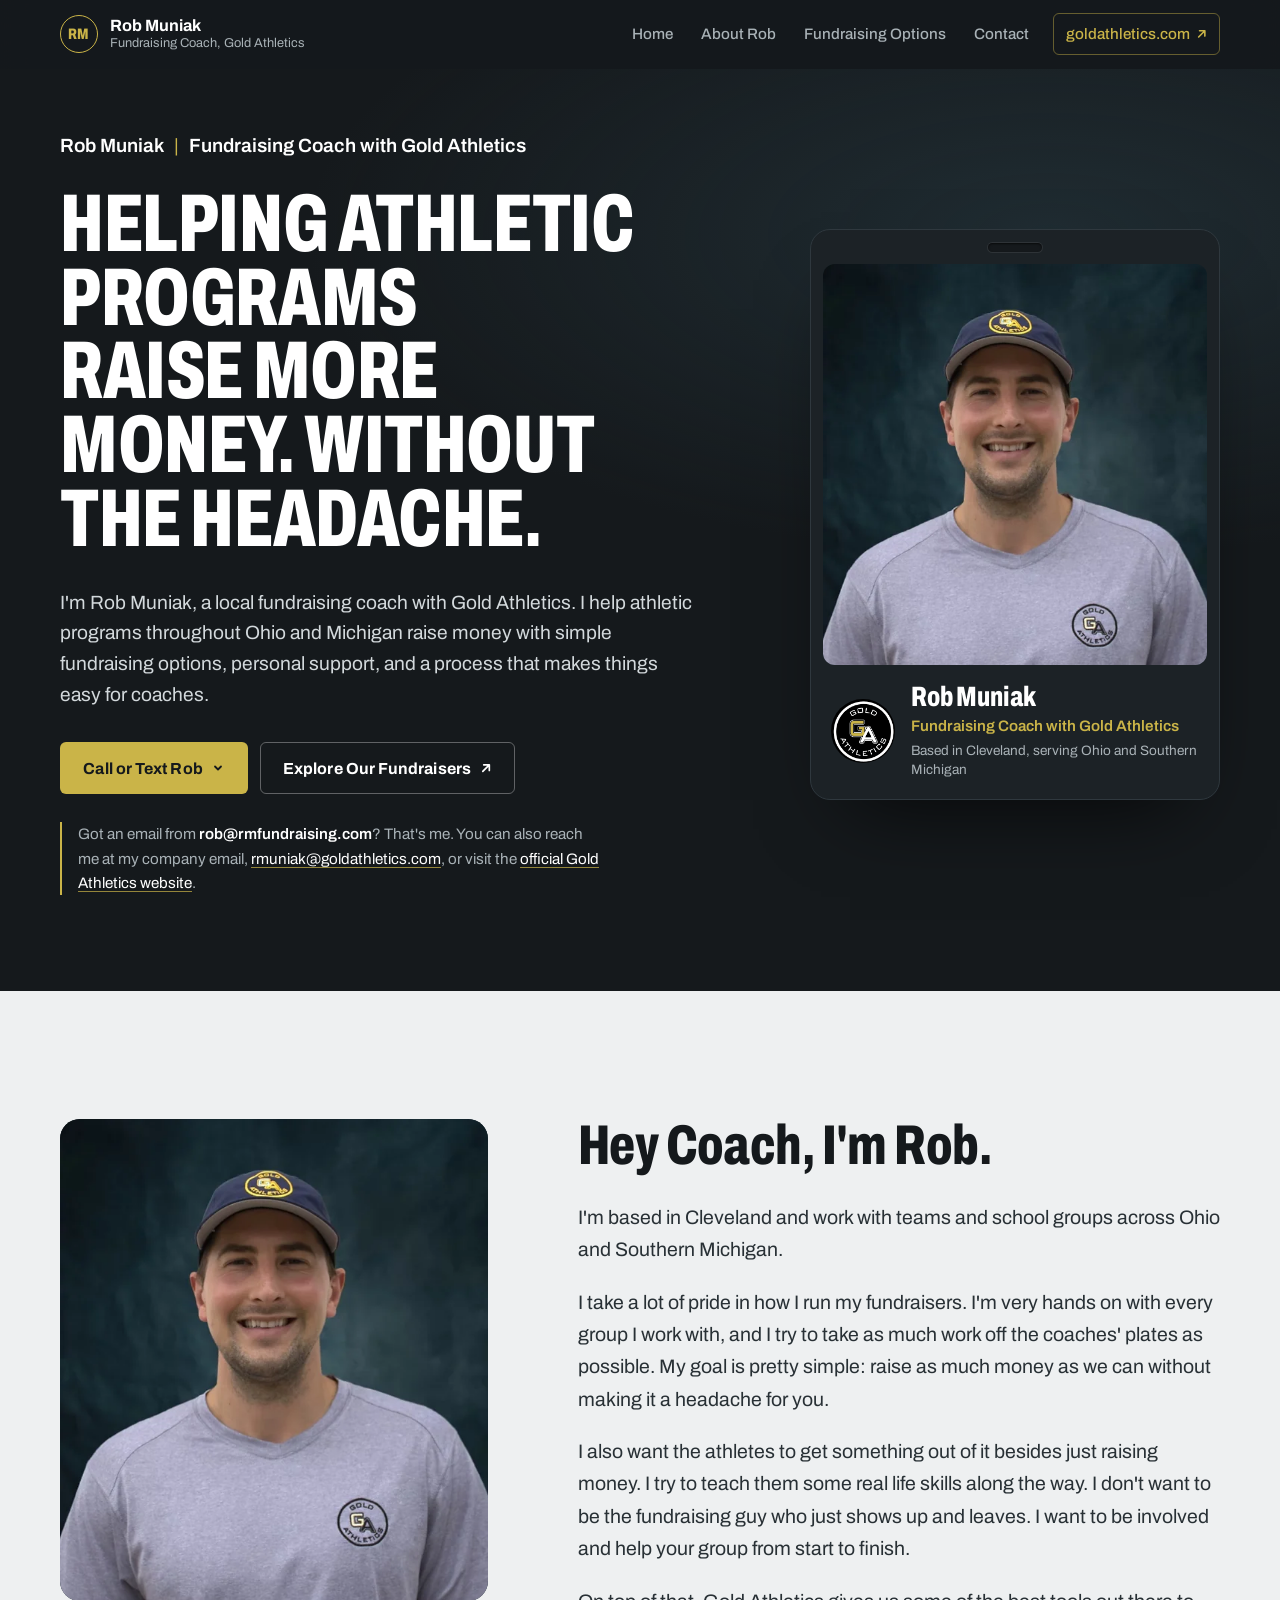
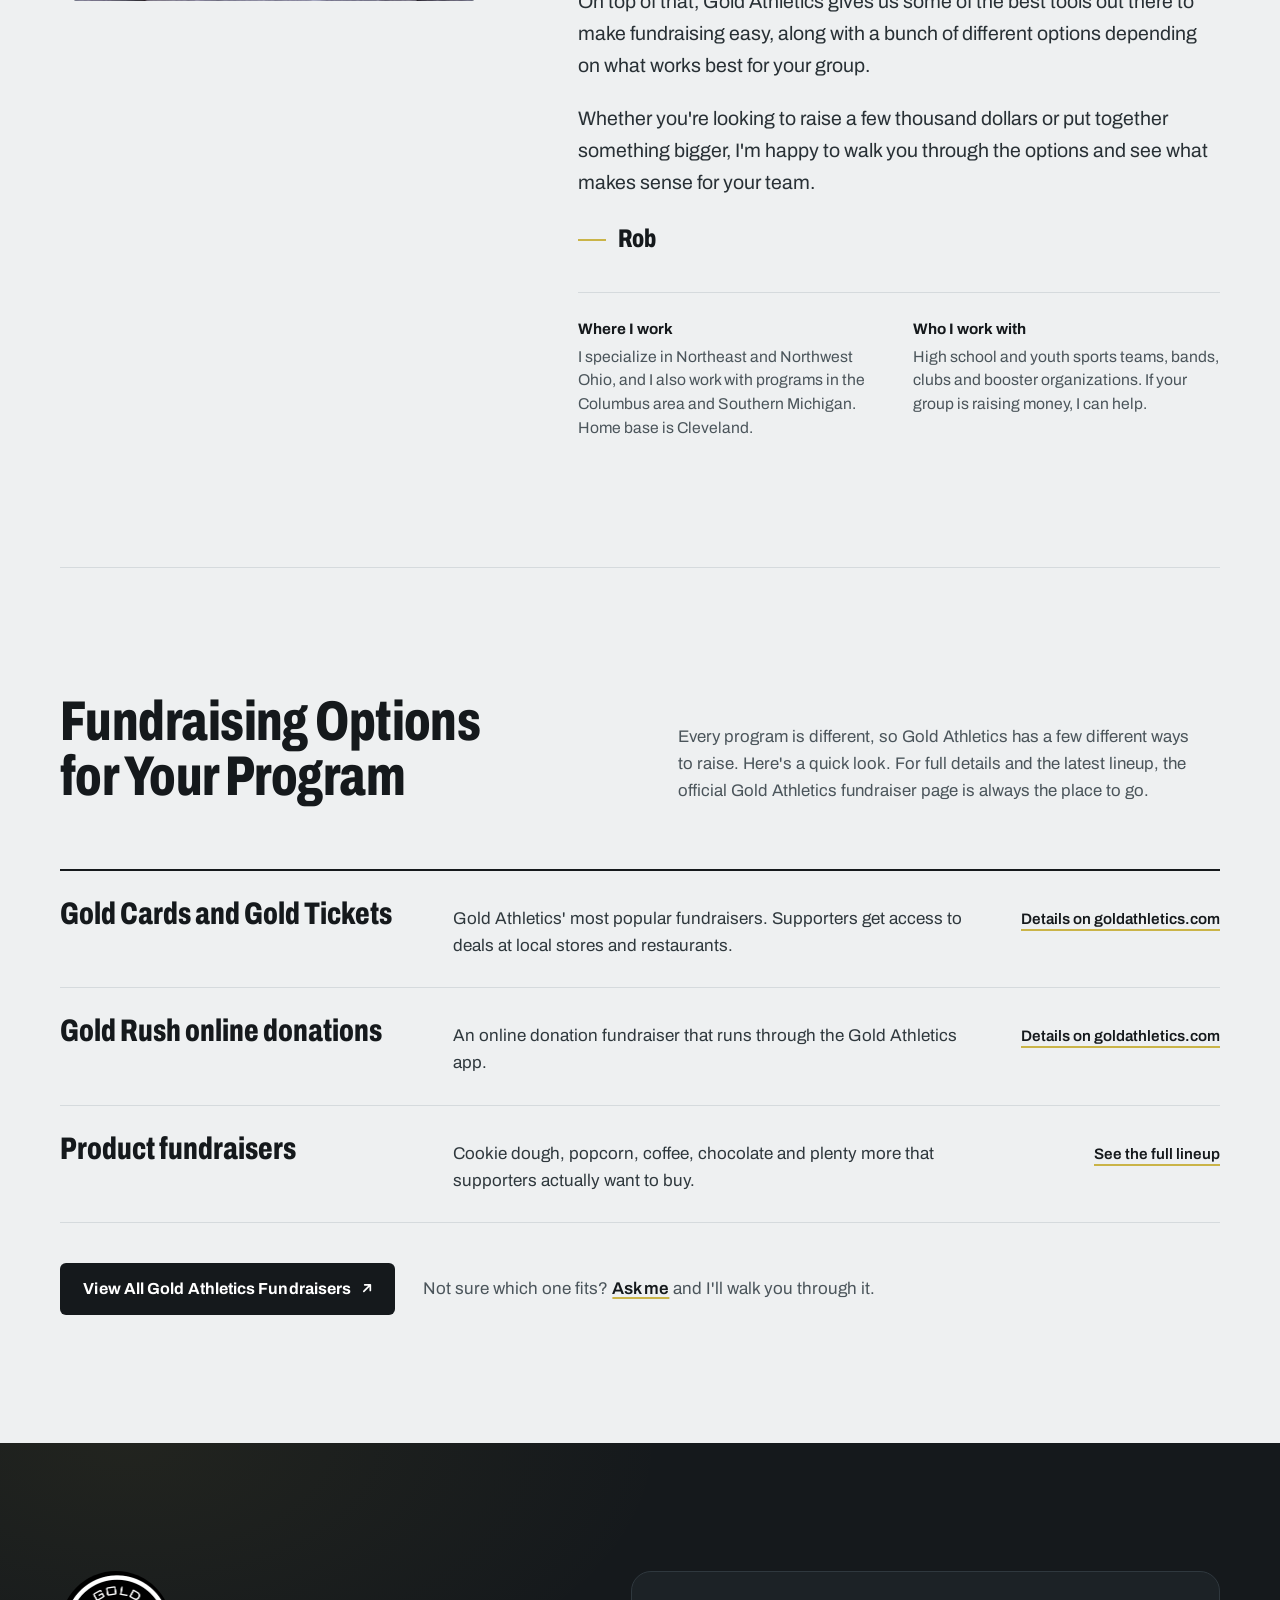
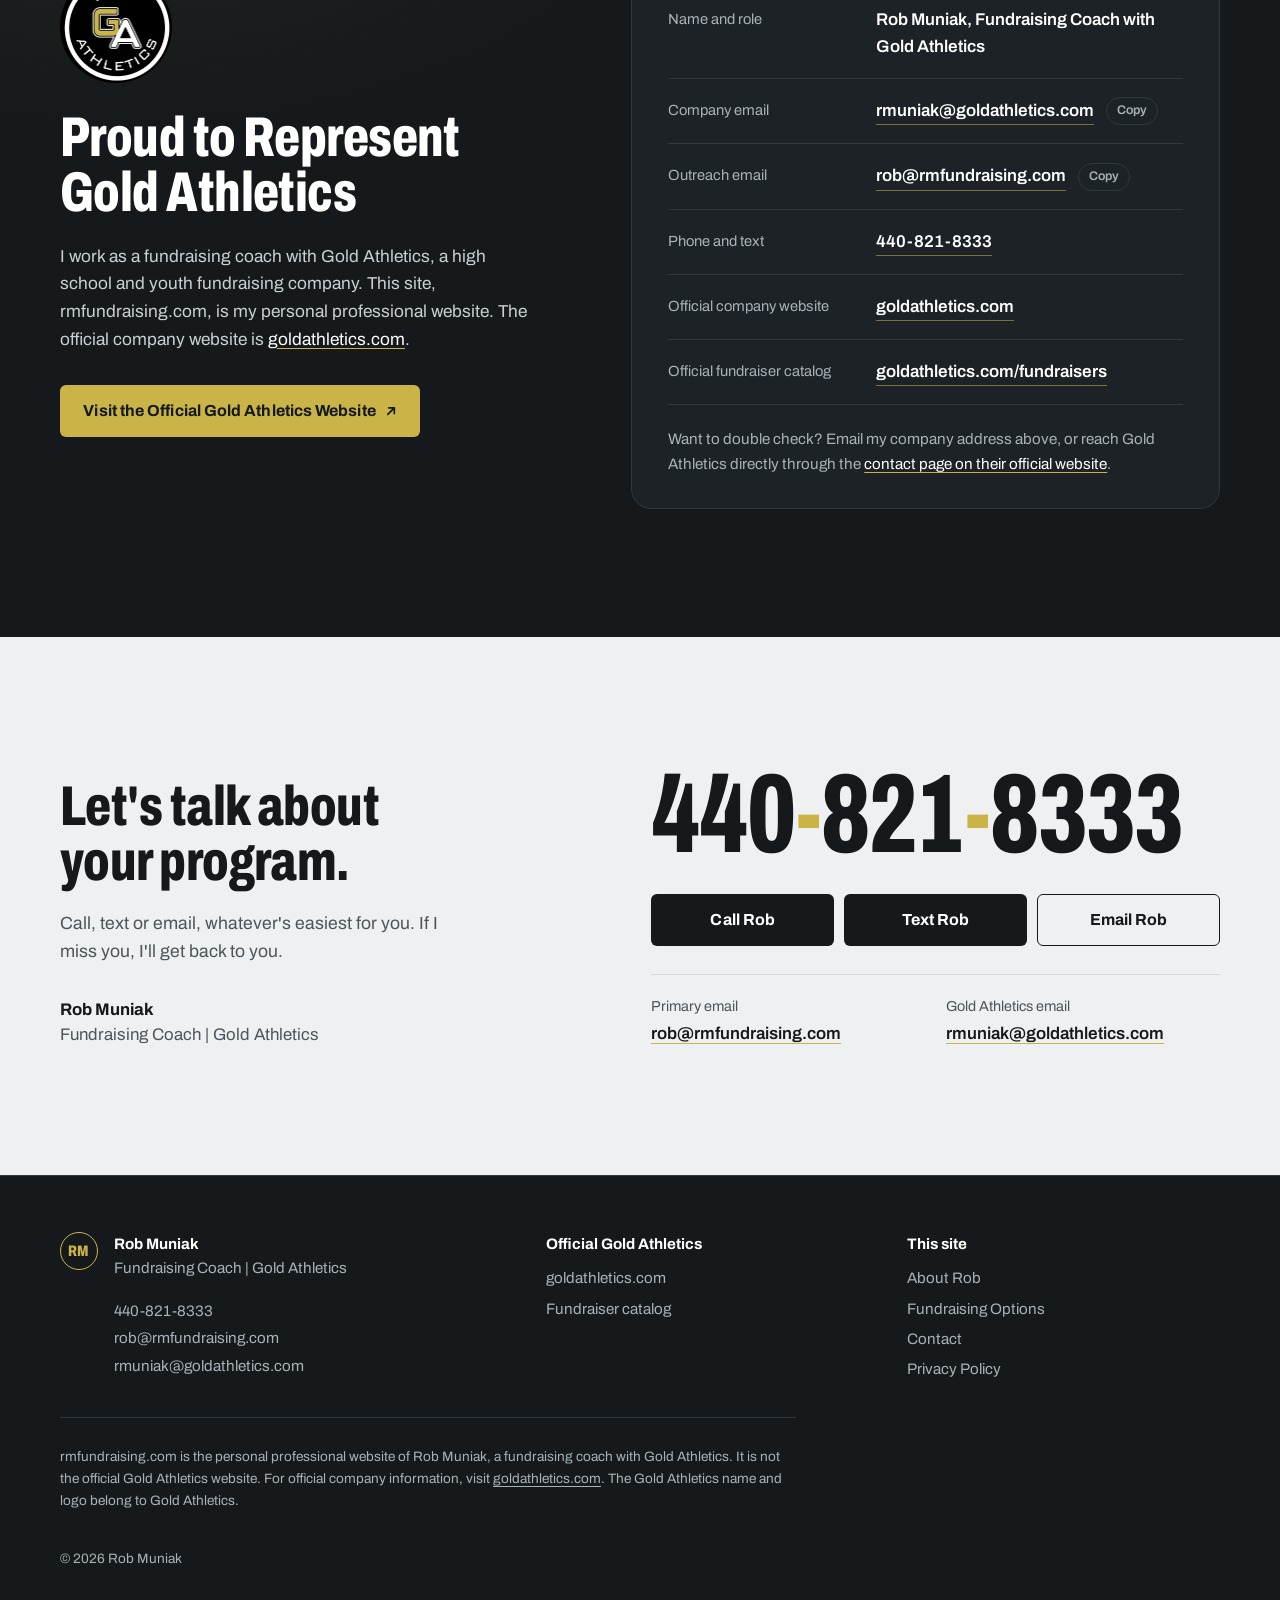
==== commit c365a701: "edits" ====
--- a/index.html
+++ b/index.html
@@ -4,7 +4,7 @@
   <meta charset="utf-8">
   <meta name="viewport" content="width=device-width, initial-scale=1, viewport-fit=cover">
   <title>Rob Muniak | Fundraising Coach with Gold Athletics</title>
-  <meta name="description" content="Rob Muniak is a fundraising coach with Gold Athletics, helping high school and youth athletic programs in Greater Cleveland, Northeast Ohio and Southeast Michigan raise more money with less work for coaches.">
+  <meta name="description" content="Rob Muniak is a fundraising coach with Gold Athletics, helping high school and youth athletic programs across Northeast Ohio, Northwest Ohio, the Columbus area and Southern Michigan raise more money with less work for coaches. Based in Cleveland.">
   <link rel="canonical" href="https://rmfundraising.com/">
   <meta name="theme-color" content="#15191c">
   <meta name="color-scheme" content="dark light">
@@ -45,9 +45,10 @@
       "url": "https://goldathletics.com/"
     },
     "areaServed": [
-      { "@type": "Place", "name": "Greater Cleveland, Ohio" },
-      { "@type": "State", "name": "Ohio" },
-      { "@type": "State", "name": "Michigan" }
+      { "@type": "Place", "name": "Northeast Ohio" },
+      { "@type": "Place", "name": "Northwest Ohio" },
+      { "@type": "Place", "name": "Columbus, Ohio" },
+      { "@type": "Place", "name": "Southern Michigan" }
     ]
   }
   </script>
@@ -149,29 +150,13 @@
             <div class="credential-text">
               <span class="credential-name">Rob Muniak</span>
               <span class="credential-role">Fundraising Coach with Gold Athletics</span>
-              <span class="credential-area">Greater Cleveland, Northeast Ohio and Southeast Michigan</span>
+              <span class="credential-area">Based in Cleveland, serving Ohio and Southern Michigan</span>
             </div>
           </figcaption>
         </figure>
 
       </div>
 
-      <div class="wrap">
-        <ul class="advantages" aria-label="Why coaches work with Rob">
-          <li>
-            <h2>I'm Local.</h2>
-            <p>I work directly with programs in Northeast Ohio and Michigan, and I'm there to help get things started.</p>
-          </li>
-          <li>
-            <h2>Something Different.</h2>
-            <p>Gold Athletics offers more than a typical online donation page, so you can pick what fits your team and your community.</p>
-          </li>
-          <li>
-            <h2>Get Paid Fast.</h2>
-            <p>I help programs run efficient fundraisers so the money gets to your team quickly.</p>
-          </li>
-        </ul>
-      </div>
     </section>
 
     <!-- ABOUT -->
@@ -186,19 +171,21 @@
 
         <div class="about-copy">
           <h2 id="about-title" class="section-title">Hey Coach, I'm Rob.</h2>
-          <p>I work with athletic programs throughout Northeast Ohio and Michigan, helping teams raise money without turning fundraising into another big project for your staff.</p>
-          <p>My approach is simple. Make the process easy, help your program raise as much as possible, and be someone you can actually reach when you need something.</p>
+          <p>I'm based in Cleveland and work with teams and school groups across Ohio and Southern Michigan.</p>
+          <p>I take a lot of pride in how I run my fundraisers. I'm very hands on with every group I work with, and I try to take as much work off the coaches' plates as possible. My goal is pretty simple: raise as much money as we can without making it a headache for you.</p>
+          <p>I also want the athletes to get something out of it besides just raising money. I try to teach them some real life skills along the way. I don't want to be the fundraising guy who just shows up and leaves. I want to be involved and help your group from start to finish.</p>
+          <p>On top of that, Gold Athletics gives us some of the best tools out there to make fundraising easy, along with a bunch of different options depending on what works best for your group.</p>
           <p>Whether you're looking to raise a few thousand dollars or put together something bigger, I'm happy to walk you through the options and see what makes sense for your team.</p>
           <p class="signoff">Rob</p>
 
           <dl class="facts">
             <div>
               <dt>Where I work</dt>
-              <dd>Greater Cleveland, Northeast Ohio and Southeast Michigan</dd>
+              <dd>I specialize in Northeast and Northwest Ohio, and I also work with programs in the Columbus area and Southern Michigan. Home base is Cleveland.</dd>
             </div>
             <div>
               <dt>Who I work with</dt>
-              <dd>High school and youth programs: football, wrestling, track, baseball, soccer and everything in between</dd>
+              <dd>High school and youth sports teams, bands, clubs and booster organizations. If your group is raising money, I can help.</dd>
             </div>
           </dl>
         </div>
--- a/assets/css/styles.css
+++ b/assets/css/styles.css
@@ -365,24 +365,6 @@
 .credential-role { margin-top: 6px; font-weight: 600; font-size: 0.95rem; color: var(--gold); line-height: 1.3; }
 .credential-area { margin-top: 4px; font-size: 0.85rem; color: var(--steel); line-height: 1.4; }
 
-/* Advantages */
-.advantages {
-  margin-top: clamp(56px, 8vw, 96px);
-  display: grid;
-  grid-template-columns: repeat(3, minmax(0, 1fr));
-  gap: clamp(24px, 4vw, 56px);
-  border-top: 1px solid var(--line-dark);
-  padding-top: clamp(28px, 4vw, 40px);
-}
-.advantages h2 {
-  font-stretch: 72%;
-  font-weight: 800;
-  font-size: clamp(1.6rem, 1.3rem + 1vw, 2.05rem);
-  line-height: 1;
-  color: var(--gold);
-}
-.advantages p { margin-top: 12px; color: #c9d0d3; max-width: 36ch; }
-
 /* ---------- Light sections ---------- */
 
 .section-light {
@@ -714,9 +696,6 @@
   .credential-body { display: block; padding: 0; }
   .credential-logo { width: 48px; height: 48px; margin-bottom: 10px; }
 
-  .advantages { grid-template-columns: 1fr; gap: 0; padding-top: 0; border-top: 0; }
-  .advantages li { padding-block: 24px; border-top: 1px solid var(--line-dark); }
-  .advantages p { max-width: 52ch; }
 
   .about-grid { grid-template-columns: 1fr; }
   .about-photo { max-width: 360px; }
@@ -811,3 +790,8 @@
 .notfound { min-height: 70vh; display: grid; align-items: center; padding-block: 80px; }
 .notfound p { margin-top: 18px; color: var(--steel); max-width: 46ch; font-size: 1.1rem; }
 .notfound .cta-row { margin-top: 28px; }
+
+/* Keep Rob's photo beside the longer About text on desktop */
+@media (min-width: 901px) {
+  .about-photo { position: sticky; top: calc(var(--header-h) + 32px); }
+}
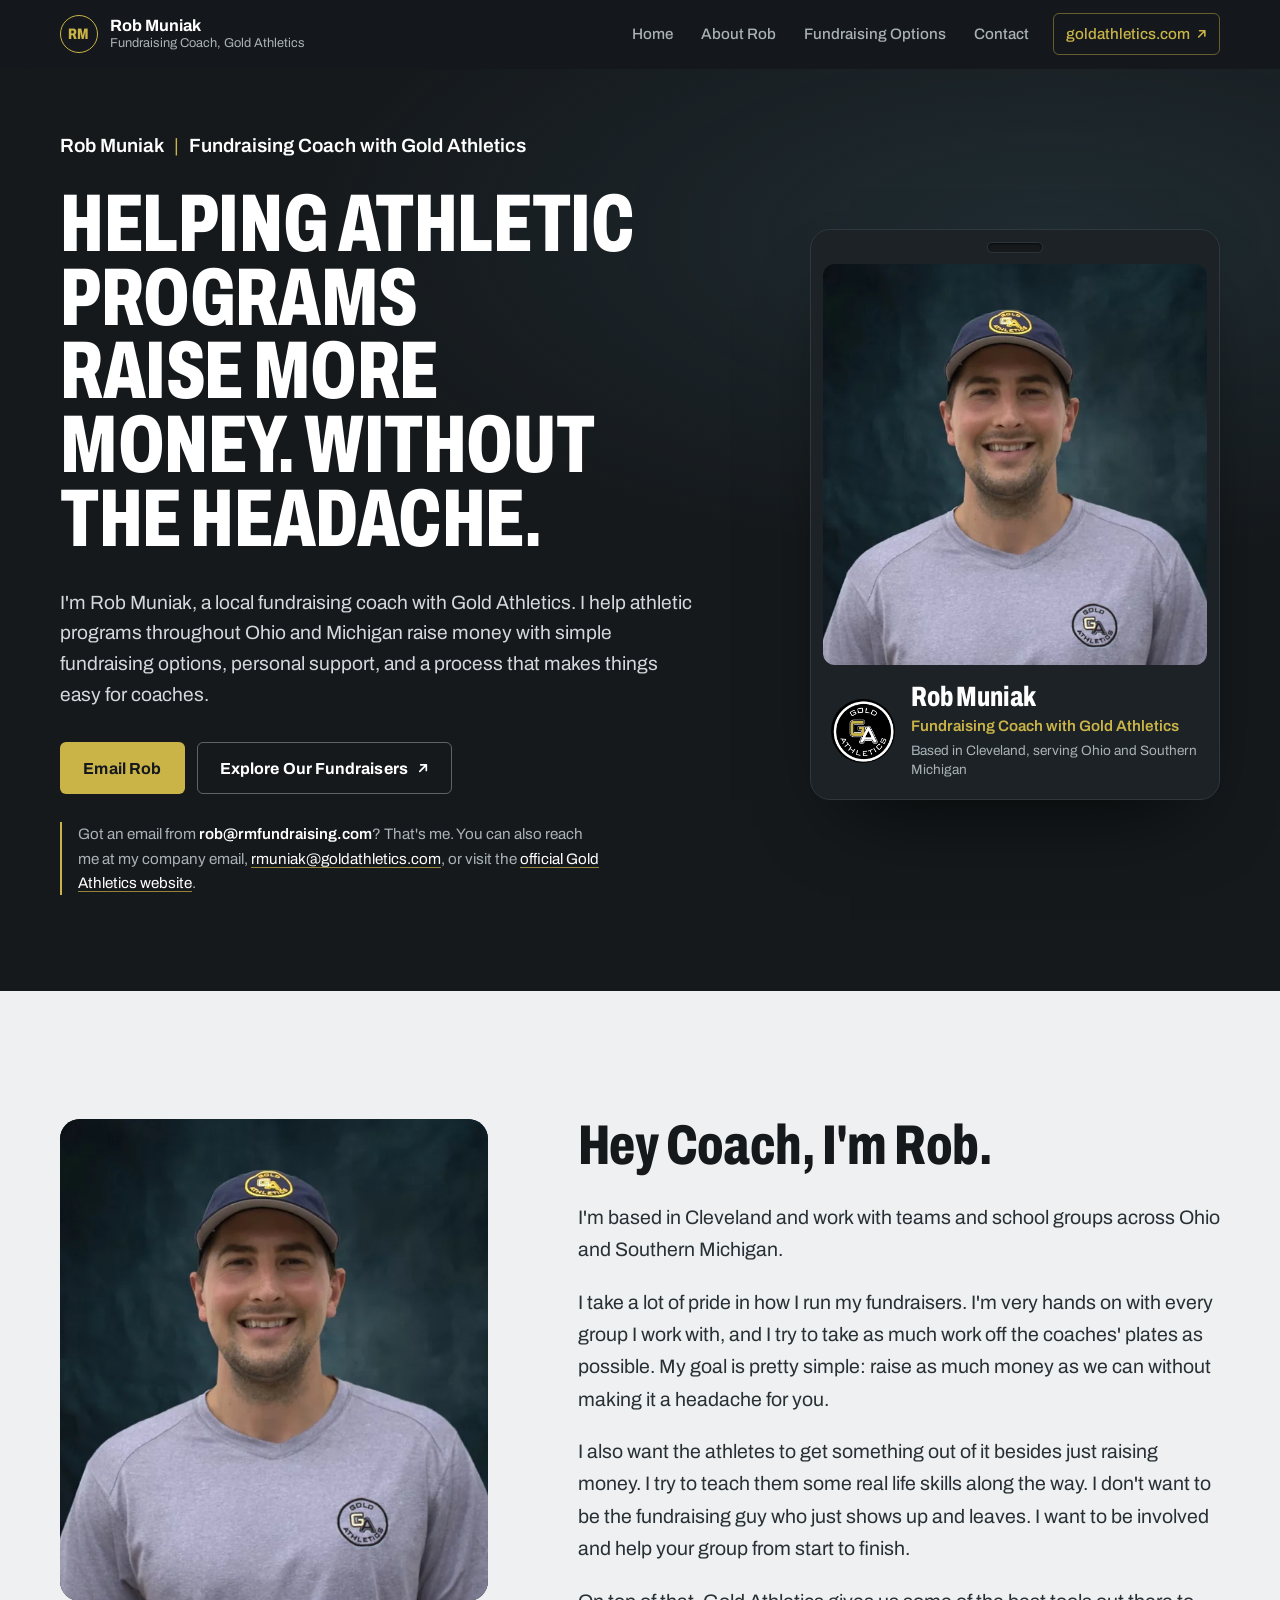
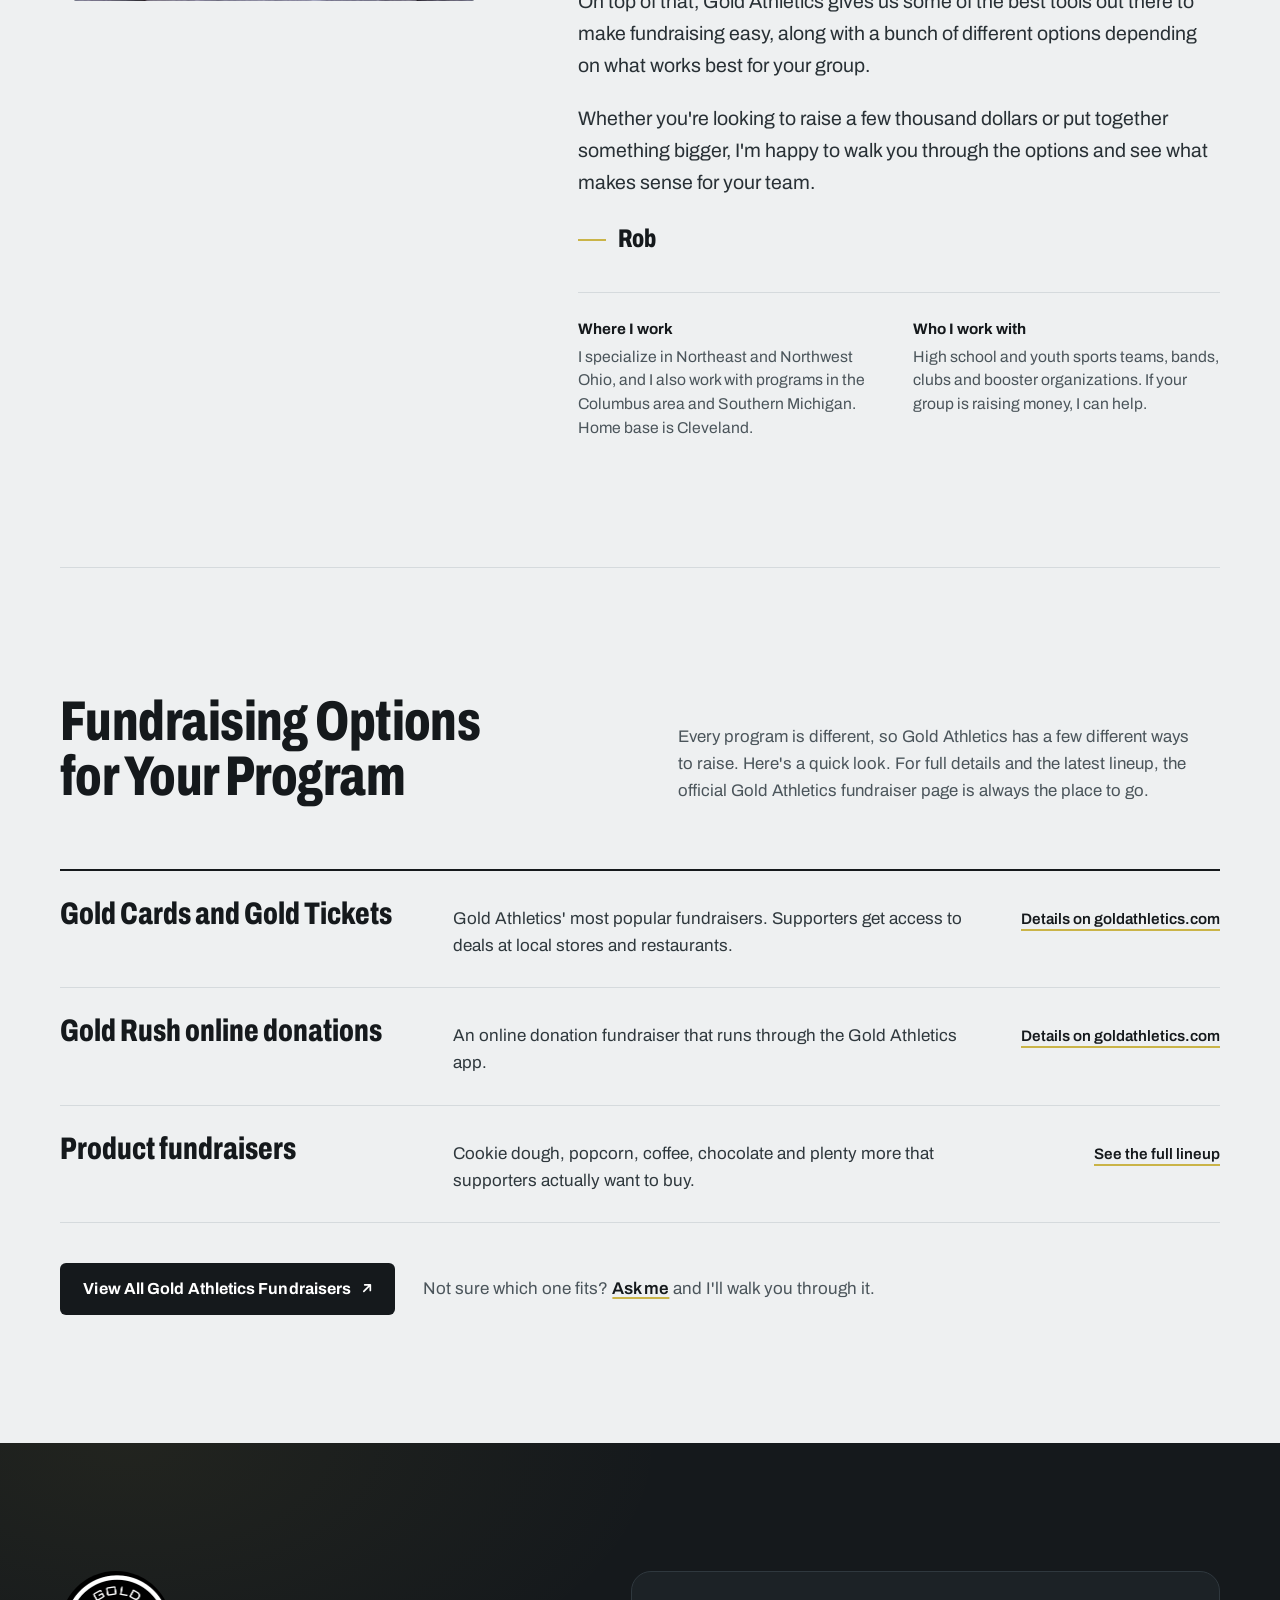
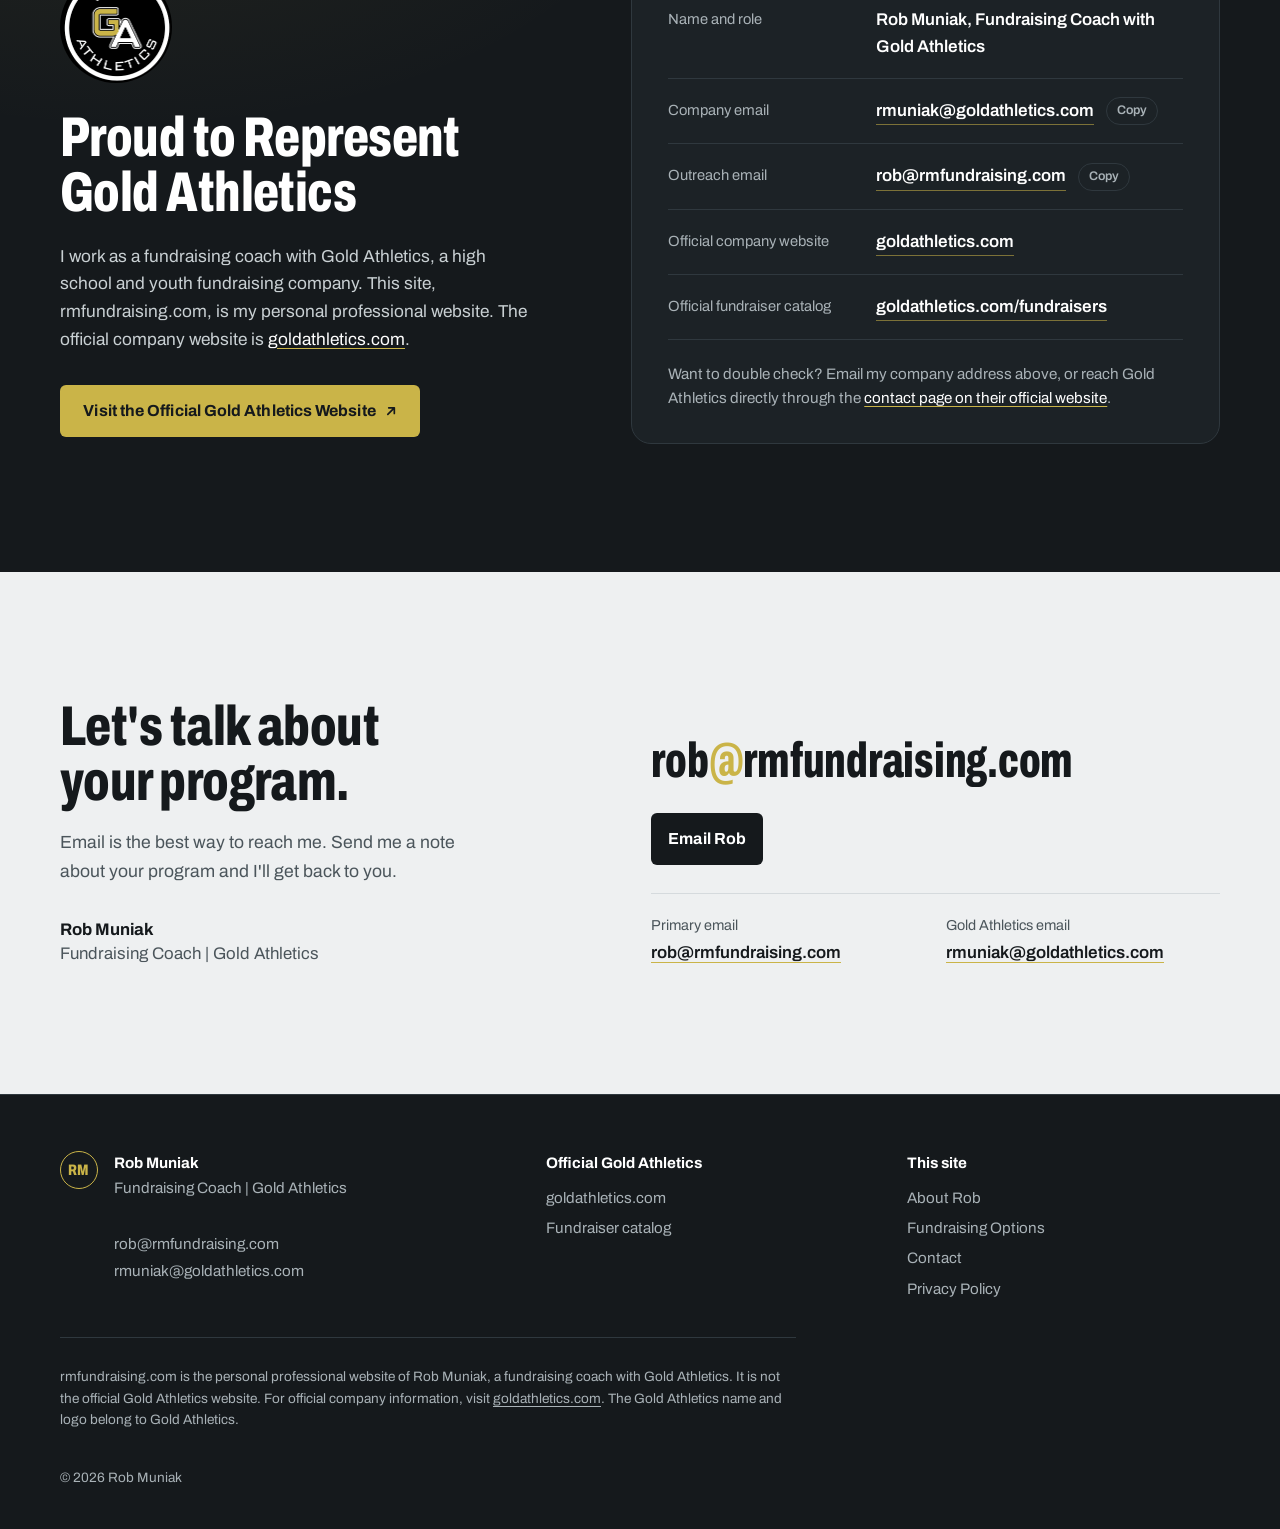
==== commit a27055f7: "delete phone number" ====
--- a/index.html
+++ b/index.html
@@ -38,7 +38,6 @@
     "url": "https://rmfundraising.com/",
     "image": "https://rmfundraising.com/assets/img/rob-muniak.jpg",
     "email": "mailto:rob@rmfundraising.com",
-    "telephone": "+1-440-821-8333",
     "worksFor": {
       "@type": "Organization",
       "name": "Gold Athletics",
@@ -83,9 +82,9 @@
       </nav>
 
       <div class="header-actions">
-        <a class="header-call" href="tel:+14408218333" aria-label="Call Rob at 440-821-8333">
-          <svg viewBox="0 0 24 24" aria-hidden="true"><path d="M6.6 10.8a15.1 15.1 0 0 0 6.6 6.6l2.2-2.2c.3-.3.7-.4 1-.2 1.1.4 2.3.6 3.6.6.6 0 1 .4 1 1V20c0 .6-.4 1-1 1A17 17 0 0 1 3 4c0-.6.4-1 1-1h3.5c.6 0 1 .4 1 1 0 1.3.2 2.5.6 3.6.1.3 0 .7-.2 1l-2.3 2.2Z"/></svg>
-          <span>Call</span>
+        <a class="header-call" href="mailto:rob@rmfundraising.com" aria-label="Email Rob at rob@rmfundraising.com">
+          <svg viewBox="0 0 24 24" aria-hidden="true"><path d="M3 5h18a1 1 0 0 1 1 1v12a1 1 0 0 1-1 1H3a1 1 0 0 1-1-1V6a1 1 0 0 1 1-1Zm1 2.4V17h16V7.4l-7.4 5.2a1 1 0 0 1-1.2 0L4 7.4ZM5.7 7l6.3 4.4L18.3 7H5.7Z"/></svg>
+          <span>Email</span>
         </a>
         <button class="menu-toggle" type="button" aria-expanded="false" aria-controls="site-nav">
           <span class="menu-bars" aria-hidden="true"></span>
@@ -110,22 +109,7 @@
           <p class="lede">I'm Rob Muniak, a local fundraising coach with Gold Athletics. I help athletic programs throughout Ohio and Michigan raise money with simple fundraising options, personal support, and a process that makes things easy for coaches.</p>
 
           <div class="cta-row">
-            <details class="cta-split">
-              <summary class="btn btn-gold">
-                Call or Text Rob
-                <svg class="chev" viewBox="0 0 12 12" aria-hidden="true"><path d="m3 4.5 3 3 3-3"/></svg>
-              </summary>
-              <div class="cta-menu">
-                <a href="tel:+14408218333">
-                  <span class="cta-menu-label">Call Rob</span>
-                  <span class="cta-menu-num">440-821-8333</span>
-                </a>
-                <a href="sms:+14408218333">
-                  <span class="cta-menu-label">Text Rob</span>
-                  <span class="cta-menu-num">440-821-8333</span>
-                </a>
-              </div>
-            </details>
+            <a class="btn btn-gold" href="mailto:rob@rmfundraising.com">Email Rob</a>
             <a class="btn btn-line" href="https://goldathletics.com/fundraisers/" target="_blank" rel="noopener noreferrer">
               Explore Our Fundraisers
               <svg class="ext" viewBox="0 0 12 12" aria-hidden="true"><path d="M4 2h6v6M10 2 3 9" /></svg>
@@ -264,10 +248,6 @@
               </dd>
             </div>
             <div class="ledger-row">
-              <dt>Phone and text</dt>
-              <dd><a href="tel:+14408218333">440-821-8333</a></dd>
-            </div>
-            <div class="ledger-row">
               <dt>Official company website</dt>
               <dd><a href="https://goldathletics.com/" target="_blank" rel="noopener noreferrer">goldathletics.com<span class="visually-hidden"> (opens in a new tab)</span></a></dd>
             </div>
@@ -287,16 +267,14 @@
       <div class="wrap contact-grid">
         <div class="contact-copy">
           <h2 id="contact-title" class="section-title">Let's talk about your program.</h2>
-          <p>Call, text or email, whatever's easiest for you. If I miss you, I'll get back to you.</p>
+          <p>Email is the best way to reach me. Send me a note about your program and I'll get back to you.</p>
           <p class="contact-name">Rob Muniak<br><span>Fundraising Coach | Gold Athletics</span></p>
         </div>
 
         <div class="contact-panel">
-          <a class="contact-phone" href="tel:+14408218333" aria-label="Call Rob at 440-821-8333">440<span>-</span>821<span>-</span>8333</a>
+          <a class="contact-email" href="mailto:rob@rmfundraising.com">rob<span>@</span>rmfundraising.com</a>
           <div class="contact-actions">
-            <a class="btn btn-ink" href="tel:+14408218333">Call Rob</a>
-            <a class="btn btn-ink" href="sms:+14408218333">Text Rob</a>
-            <a class="btn btn-outline-ink" href="mailto:rob@rmfundraising.com">Email Rob</a>
+            <a class="btn btn-ink" href="mailto:rob@rmfundraising.com">Email Rob</a>
           </div>
           <dl class="contact-list">
             <div>
@@ -320,7 +298,6 @@
         <span class="brand-mark" aria-hidden="true">RM</span>
         <p><strong>Rob Muniak</strong><br>Fundraising Coach | Gold Athletics</p>
         <p class="footer-contact">
-          <a href="tel:+14408218333">440-821-8333</a><br>
           <a href="mailto:rob@rmfundraising.com">rob@rmfundraising.com</a><br>
           <a href="mailto:rmuniak@goldathletics.com">rmuniak@goldathletics.com</a>
         </p>
--- a/assets/css/styles.css
+++ b/assets/css/styles.css
@@ -560,24 +560,23 @@
 }
 .contact-name span { font-weight: 400; color: var(--slate); }
 
-.contact-phone {
+.contact-email {
   display: block;
-  font-stretch: 64%;
+  font-stretch: 66%;
   font-weight: 800;
-  font-size: clamp(3.4rem, 1.6rem + 7.4vw, 7rem);
-  line-height: 0.9;
-  letter-spacing: -0.01em;
+  font-size: clamp(2rem, 1rem + 2.6vw, 3.4rem);
+  line-height: 1;
+  letter-spacing: -0.005em;
   text-decoration: none;
   color: var(--ink);
-  font-variant-numeric: tabular-nums;
-  white-space: nowrap;
-}
-.contact-phone span { color: var(--gold); }
-.contact-phone:hover { color: #2a3237; }
+  overflow-wrap: anywhere;
+}
+.contact-email span { color: var(--gold); }
+.contact-email:hover { color: #2a3237; }
 
 .contact-actions {
   margin-top: 28px;
-  display: grid; grid-template-columns: repeat(3, minmax(0, 1fr)); gap: 10px;
+  display: flex; gap: 10px;
 }
 .contact-actions .btn { padding: 0 1em; }
 
@@ -740,16 +739,15 @@
   .headline { font-size: clamp(2.55rem, 11.6vw, 3.4rem); }
 
   .cta-row { flex-direction: column; }
-  .cta-row .btn, .cta-split, .cta-split > summary { width: 100%; }
+  .cta-row .btn { width: 100%; }
   .cta-menu { width: 100%; }
 
   .facts { grid-template-columns: 1fr; gap: 18px; }
 
   .ledger-row { grid-template-columns: 1fr; padding-block: 14px; gap: 2px; }
 
-  .contact-phone { font-size: min(17vw, 4.6rem); }
-  .contact-actions { grid-template-columns: 1fr 1fr; }
-  .contact-actions .btn-outline-ink { grid-column: 1 / -1; }
+  .contact-email { font-size: min(9.4vw, 3rem); }
+  .contact-actions .btn { width: 100%; }
   .contact-list { grid-template-columns: 1fr; gap: 14px; }
 
   .verify-intro .btn, .options-cta .btn {
